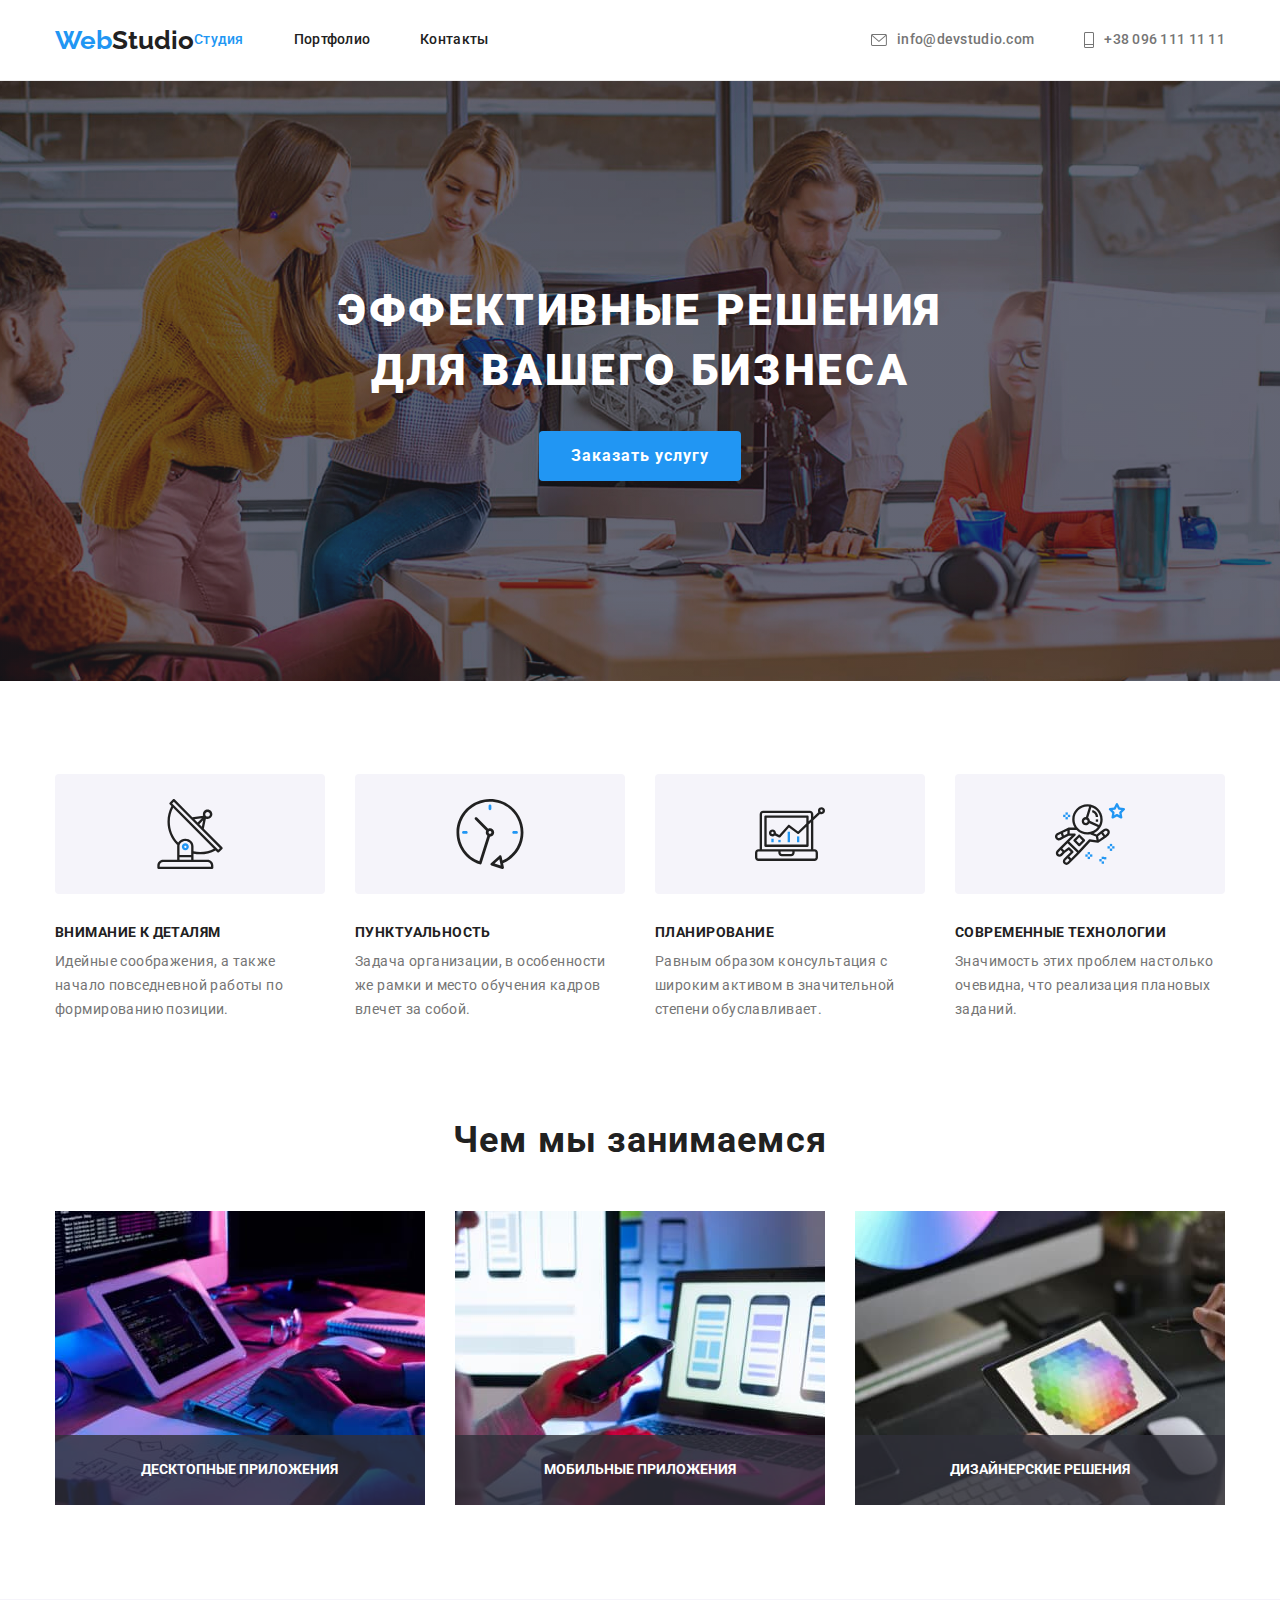
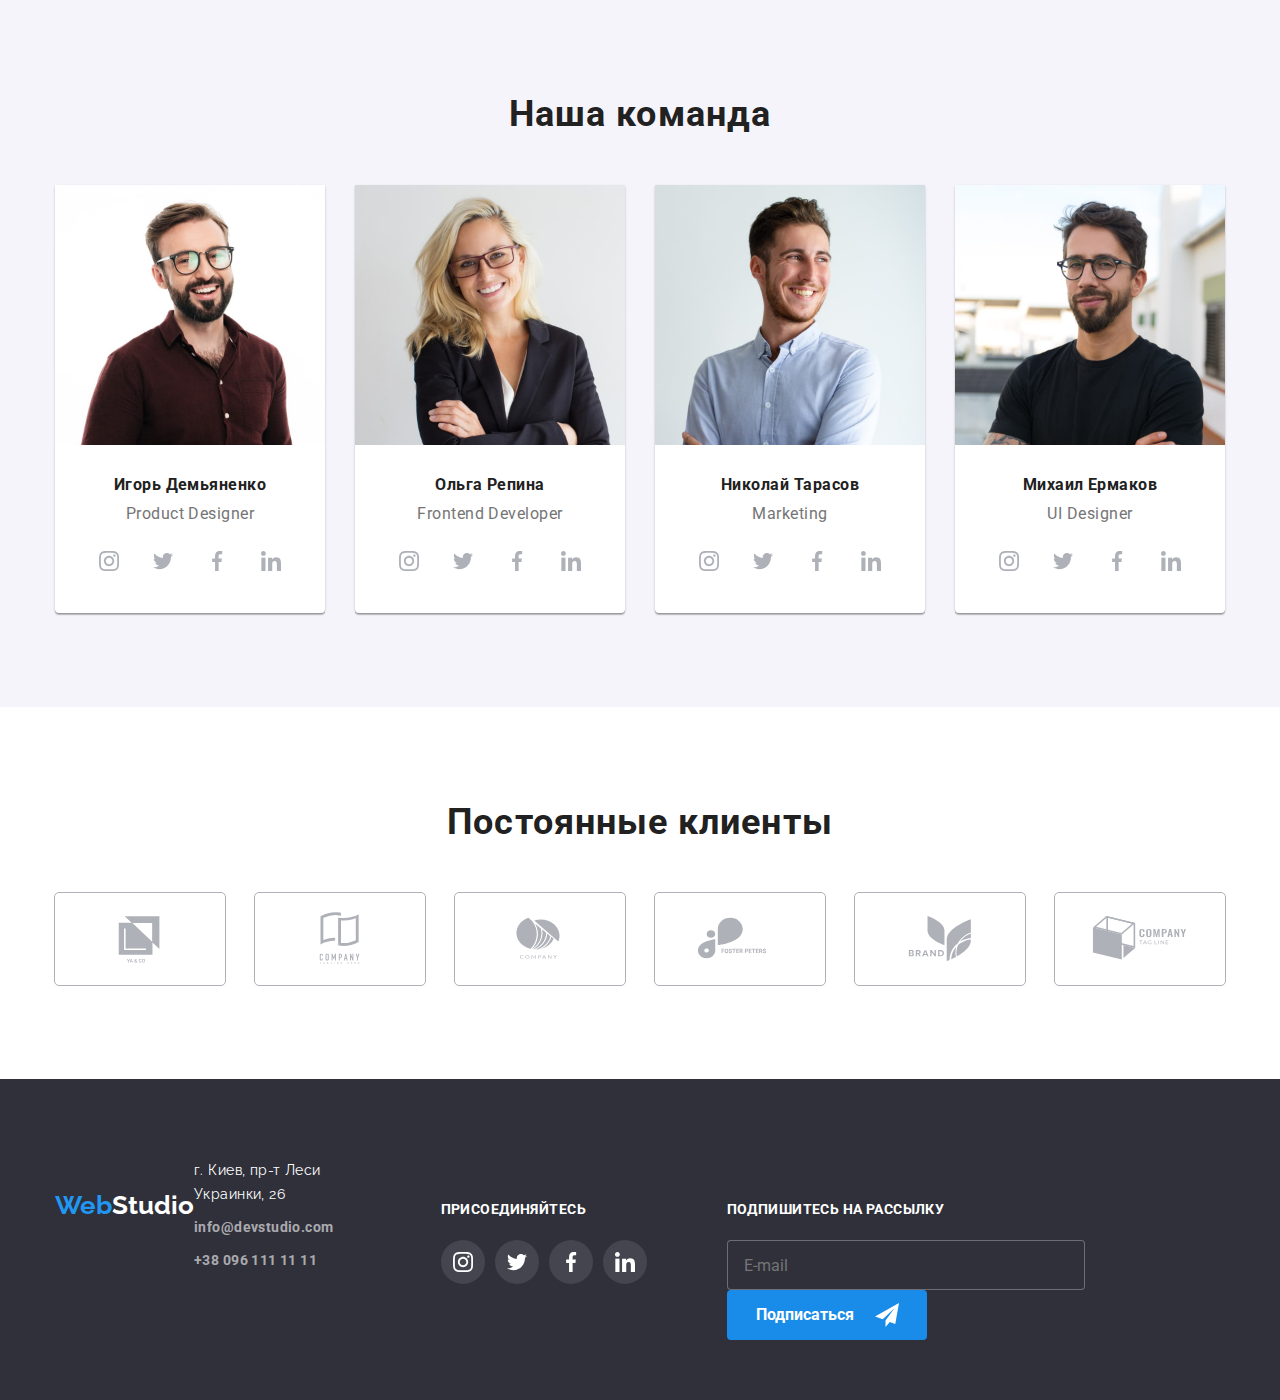
==== index.html @ 785543b9 "add css-main.min.css" ====
<!DOCTYPE html>
<html lang="ru">
  <head>
    <meta charset="UTF-8" />
    <meta http-equiv="X-UA-Compatible" content="IE=edge" />
    <meta name="viewport" content="width=device-width, initial-scale=1.0" />
    <title>WebStudio</title>
    <link rel="preconnect" href="https://fonts.googleapis.com" />
    <link rel="preconnect" href="https://fonts.gstatic.com" crossorigin />
    <link
      href="https://fonts.googleapis.com/css2?family=Raleway:wght@700&family=Roboto:wght@400;500;700;900&display=swap"
      rel="stylesheet"
    />
    <link
      rel="stylesheet"
      href="https://cdnjs.cloudflare.com/ajax/libs/modern-normalize/1.1.0/modern-normalize.min.css"
      integrity="sha512-wpPYUAdjBVSE4KJnH1VR1HeZfpl1ub8YT/NKx4PuQ5NmX2tKuGu6U/JRp5y+Y8XG2tV+wKQpNHVUX03MfMFn9Q=="
      crossorigin="anonymous"
      referrerpolicy="no-referrer"
    />
    <link rel="stylesheet" href="./css/reset.css" />
    <link rel="stylesheet" href="./css/style.css" />
    <link rel="stylesheet" href="./css/main.min.css" />
  </head>
  <body>
    <header class="header">
      <div class="container">
        <!-- /* ------------WebStudio------------ */ -->
        <nav class="logo header__logo">
          <a href="./index.html" class="logo__link logo-text--blue" lang="en"
            >Web<span class="logo__text logo-text--dark">Studio</span></a
          >
          <!-- /* ------------navigation------------ */ -->
          <ul class="nav">
            <li class="nav__item">
              <a href="./index.html" class="nav__link link current">Студия</a>
            </li>
            <li class="nav__item">
              <a href="./portfolio.html" class="nav__link link">Портфолио</a>
            </li>
            <li class="nav__item">
              <a href="#" class="nav__link link">Контакты</a>
            </li>
          </ul>
        </nav>
        <ul class="contacts">
          <li class="contacts__item">
            <a href="mailto:info@devstudio.com" class="contacts__nav link">
              <svg class="contacts__icon" width="16" height="12">
                <use href="./img/icons.svg#icon-mail"></use>
              </svg>
              info@devstudio.com</a
            >
          </li>
          <li class="contacts__item">
            <a href="tel:+380961111111" class="contacts__nav link">
              <svg class="contacts__icon" width="10" height="16">
                <use href="./img/icons.svg#icon-phone"></use>
              </svg>
              +38 096 111 11 11
            </a>
          </li>
        </ul>
      </div>
    </header>
    <main>
      <!-- /* ------------hero------------ */ -->
      <section class="hero">
        <div class="container">
          <h1 class="hero__title">Эффективные решения для вашего бизнеса</h1>
          <button type="button" class="hero__btn" data-modal-open>
            Заказать услугу
          </button>
        </div>
      </section>
      <!-- /* ------------about------------ */ -->
      <section class="about">
        <div class="container">
          <h2 class="hidden-title">Преимущества</h2>
          <ul class="about-list">
            <li class="about-list__item">
              <div class="about-list__card">
                <svg class="about-list__item-icon" width="70" height="70">
                  <use href="./img/icons.svg#icon-antenna"></use>
                </svg>
              </div>
              <div class="about-content">
                <h3 class="about-content__title">Внимание к деталям</h3>
                <p class="about-content__text">
                  Идейные соображения, а также начало повседневной работы по
                  формированию позиции.
                </p>
              </div>
            </li>
            <li class="about-list__item">
              <div class="about-list__card">
                <svg class="about-list__item-icon" width="70" height="70">
                  <use href="./img/icons.svg#icon-clock"></use>
                </svg>
              </div>
              <div class="about-content">
                <h3 class="about-content__title">Пунктуальность</h3>
                <p class="about-content__text">
                  Задача организации, в особенности же рамки и место обучения
                  кадров влечет за собой.
                </p>
              </div>
            </li>
            <li class="about-list__item">
              <div class="about-list__card">
                <svg class="about-list__item-icon" width="70" height="70">
                  <use href="./img/icons.svg#icon-diagram"></use>
                </svg>
              </div>
              <div class="card-thumb">
                <h3 class="about-content__title">Планирование</h3>
                <p class="about-content__text">
                  Равным образом консультация с широким активом в значительной
                  степени обуславливает.
                </p>
              </div>
            </li>
            <li class="about-list__item">
              <div class="about-list__card">
                <svg class="about-list__item-icon" width="70" height="70">
                  <use href="./img/icons.svg#icon-astronaut"></use>
                </svg>
              </div>
              <div class="card-thumb">
                <h3 class="about-content__title">Современные технологии</h3>
                <p class="about-content__text">
                  Значимость этих проблем настолько очевидна, что реализация
                  плановых заданий.
                </p>
              </div>
            </li>
          </ul>
        </div>
      </section>
      <!-- /* ------------gallery------------ */ -->
      <section class="gallery">
        <div class="container">
          <h2 class="gallery-tiitle title">Чем мы занимаемся</h2>
          <ul class="gallery-list">
            <li class="gallery-list__item">
              <img
                src="./img/img-1.jpeg"
                alt="Ноутбук"
                width="370"
                height="294"
              />
              <p class="gallery-list__label">десктопные приложения</p>
            </li>
            <li class="gallery-list__item">
              <img
                src="./img/img-2.jpeg"
                alt="Моб.Телефон"
                width="370"
                height="294"
              />
              <p class="gallery-list__label">мобильные приложения</p>
            </li>
            <li class="gallery-list__item">
              <img
                src="./img/img-3.jpeg"
                alt="Планшет"
                width="370"
                height="294"
              />
              <p class="gallery-list__label">дизайнерские решения</p>
            </li>
          </ul>
        </div>
      </section>
      <!-- /* ------------team------------ */ -->
      <section class="team">
        <div class="container">
          <h2 class="team-tiitle title">Наша команда</h2>
          <ul class="team-list">
            <li class="team-list__item">
              <img
                src="./img/img-4.jpeg"
                alt="Куратор"
                width="270"
                height="260"
              />
              <div class="team-list__card">
                <h3 class="team-list__title">Игорь Демьяненко</h3>
                <p lang="en" class="team-list__text">Product Designer</p>
                <ul class="team-soc">
                  <li class="team-soc__item">
                    <a href="" class="team-soc__link">
                      <svg class="team-soc__icon" width="20" height="20">
                        <use href="./img/icons.svg#icon-instagram"></use>
                      </svg>
                    </a>
                  </li>
                  <li class="team-soc__item">
                    <a href="" class="team-soc__link">
                      <svg class="team-soc__icon" width="20" height="20">
                        <use href="./img/icons.svg#icon-twitter"></use>
                      </svg>
                    </a>
                  </li>
                  <li class="team-soc__item">
                    <a href="" class="team-soc__link">
                      <svg class="team-soc__icon" width="20" height="20">
                        <use href="./img/icons.svg#icon-facebook"></use>
                      </svg>
                    </a>
                  </li>
                  <li class="team-soc__item">
                    <a href="" class="team-soc__link">
                      <svg class="team-soc__icon" width="20" height="20">
                        <use href="./img/icons.svg#icon-linkedin"></use>
                      </svg>
                    </a>
                  </li>
                </ul>
              </div>
            </li>
            <li class="team-list__item">
              <img
                src="./img/img-5.jpeg"
                alt="Разработчик"
                width="270"
                height="260"
              />
              <div class="team-list__card">
                <h3 class="team-list__title">Ольга Репина</h3>
                <p lang="en" class="team-list__text">Frontend Developer</p>
                <ul class="team-soc">
                  <li class="team-soc__item">
                    <a href="" class="team-soc__link">
                      <svg class="team-soc__icon" width="20" height="20">
                        <use href="./img/icons.svg#icon-instagram"></use>
                      </svg>
                    </a>
                  </li>
                  <li class="team-soc__item">
                    <a href="" class="team-soc__link">
                      <svg class="team-soc__icon" width="20" height="20">
                        <use href="./img/icons.svg#icon-twitter"></use>
                      </svg>
                    </a>
                  </li>
                  <li class="team-soc__item">
                    <a href="" class="team-soc__link">
                      <svg class="team-soc__icon" width="20" height="20">
                        <use href="./img/icons.svg#icon-facebook"></use>
                      </svg>
                    </a>
                  </li>
                  <li class="team-soc__item">
                    <a href="" class="team-soc__link">
                      <svg class="team-soc__icon" width="20" height="20">
                        <use href="./img/icons.svg#icon-linkedin"></use>
                      </svg>
                    </a>
                  </li>
                </ul>
              </div>
            </li>
            <li class="team-list__item">
              <img
                src="./img/img-6.jpeg"
                alt="Маркетолог"
                width="270"
                height="260"
              />
              <div class="team-list__card">
                <h3 class="team-list__title">Николай Тарасов</h3>
                <p lang="en" class="team-list__text">Marketing</p>
                <ul class="team-soc">
                  <li class="team-soc__item">
                    <a href="" class="team-soc__link">
                      <svg class="team-soc__icon" width="20" height="20">
                        <use href="./img/icons.svg#icon-instagram"></use>
                      </svg>
                    </a>
                  </li>
                  <li class="team-soc__item">
                    <a href="" class="team-soc__link">
                      <svg class="team-soc__icon" width="20" height="20">
                        <use href="./img/icons.svg#icon-twitter"></use>
                      </svg>
                    </a>
                  </li>
                  <li class="team-soc__item">
                    <a href="" class="team-soc__link">
                      <svg class="team-soc__icon" width="20" height="20">
                        <use href="./img/icons.svg#icon-facebook"></use>
                      </svg>
                    </a>
                  </li>
                  <li class="team-soc__item">
                    <a href="" class="team-soc__link">
                      <svg class="team-soc__icon" width="20" height="20">
                        <use href="./img/icons.svg#icon-linkedin"></use>
                      </svg>
                    </a>
                  </li>
                </ul>
              </div>
            </li>
            <li class="team-list__item">
              <img
                src="./img/img-7.jpeg"
                alt="Дизайнер"
                width="270"
                height="260"
              />
              <div class="team-list__card">
                <h3 class="team-list__title">Михаил Ермаков</h3>
                <p lang="en" class="team-list__text">UI Designer</p>
                <ul class="team-soc">
                  <li class="team-soc__item">
                    <a href="" class="team-soc__link">
                      <svg class="team-soc__icon" width="20" height="20">
                        <use href="./img/icons.svg#icon-instagram"></use>
                      </svg>
                    </a>
                  </li>
                  <li class="team-soc__item">
                    <a href="" class="team-soc__link">
                      <svg class="team-soc__icon" width="20" height="20">
                        <use href="./img/icons.svg#icon-twitter"></use>
                      </svg>
                    </a>
                  </li>
                  <li class="team-soc__item">
                    <a href="" class="team-soc__link">
                      <svg class="team-soc__icon" width="20" height="20">
                        <use href="./img/icons.svg#icon-facebook"></use>
                      </svg>
                    </a>
                  </li>
                  <li class="team-soc__item">
                    <a href="" class="team-soc__link">
                      <svg class="team-soc__icon" width="20" height="20">
                        <use href="./img/icons.svg#icon-linkedin"></use>
                      </svg>
                    </a>
                  </li>
                </ul>
              </div>
            </li>
          </ul>
        </div>
      </section>
      <!-- /* ------------clients------------ */ -->
      <section class="clients">
        <div class="container">
          <h2 class="clients-title title">Постоянные клиенты</h2>
          <ul class="clients-list">
            <li class="clients-list__item">
              <a href="" class="clients-list__link">
                <svg class="clients-list__icon" width="106" height="60">
                  <use href="./img/icons.svg#icon-logo-1"></use>
                </svg>
              </a>
            </li>
            <li class="clients-list__item">
              <a href="" class="clients-list__link">
                <svg class="clients-list__icon" width="106" height="60">
                  <use href="./img/icons.svg#icon-logo-2"></use>
                </svg>
              </a>
            </li>
            <li class="clients-list__item">
              <a href="" class="clients-list__link">
                <svg class="clients-list__icon" width="106" height="60">
                  <use href="./img/icons.svg#icon-logo-3"></use>
                </svg>
              </a>
            </li>
            <li class="clients-list__item">
              <a href="" class="clients-list__link">
                <svg class="clients-list__icon" width="106" height="60">
                  <use href="./img/icons.svg#icon-logo-4"></use>
                </svg>
              </a>
            </li>
            <li class="clients-list__item">
              <a href="" class="clients-list__link">
                <svg class="clients-list__icon" width="106" height="60">
                  <use href="./img/icons.svg#icon-logo-5"></use>
                </svg>
              </a>
            </li>
            <li class="clients-list__item">
              <a href="" class="clients-list__link">
                <svg class="clients-list__icon" width="106" height="60">
                  <use href="./img/icons.svg#icon-logo-6"></use>
                </svg>
              </a>
            </li>
          </ul>
        </div>
      </section>
    </main>
    <!-- /* ------------footer------------ */ -->
    <footer class="footer">
      <div class="container">
        <div class="logo footer__logo">
          <a href="./index.html" class="logo__link logo-text--blue" lang="en"
            >Web<span class="logo__text logo-text--white">Studio</span></a
          >
          <address class="address">
            <div class="footer-content">
              <ul class="footer-content__item">
                <li class="footer-contacts__address">
                  г. Киев, пр-т Леси Украинки, 26
                </li>
                <li class="footer-contacts__link">
                  <a
                    href="mailto:info@devstudio.com"
                    class="footer-contacts__link link"
                    >info@devstudio.com</a
                  >
                </li>
                <li class="footer-contacts__link">
                  <a href="tel:+380961111111" class="footer-contacts__link link"
                    >+38 096 111 11 11</a
                  >
                </li>
              </ul>
            </div>
          </address>
        </div>
        <div class="footer-slogan">
          <p class="footer-slogan-title">присоединяйтесь</p>
          <ul class="footer-list">
            <li class="footer-list__item">
              <a href="" class="footer-list__link">
                <svg class="footer-list__icon" width="20" height="20">
                  <use href="./img/icons.svg#icon-instagram"></use>
                </svg>
              </a>
            </li>
            <li class="footer-list__item">
              <a href="" class="footer-list__link">
                <svg class="footer-list__icon" width="20" height="20">
                  <use href="./img/icons.svg#icon-twitter"></use>
                </svg>
              </a>
            </li>
            <li class="footer-list__item">
              <a href="" class="footer-list__link">
                <svg class="footer-list__icon" width="20" height="20">
                  <use href="./img/icons.svg#icon-facebook"></use>
                </svg>
              </a>
            </li>
            <li class="footer-list__item">
              <a href="" class="footer-list__link">
                <svg class="footer-list__icon" width="20" height="20">
                  <use href="./img/icons.svg#icon-linkedin"></use>
                </svg>
              </a>
            </li>
          </ul>
        </div>
        <div class="footer-newsletter">
          <form class="footer-form">
            <label for="footer-subscribe" class="footer-slogan-title"
              >Подпишитесь на рассылку</label
            >
            <input
              type="text"
              class="footer-form__input"
              name="footer-subscribe"
              id="footer-subscribe"
              placeholder="E-mail"
            />
            <div class="footer-wrap">
              <button type="submit" class="footer-wrap__btn">
                Подписаться
                <svg class="footer-wrap__send-icon" width="24" height="24">
                  <use href="./img/icons.svg#icon-send"></use>
                </svg>
              </button>
            </div>
          </form>
        </div>
      </div>
    </footer>
    <!-- /* ------------modal_window------------ */ -->
    <div class="backdrop is-hidden" data-modal>
      <div class="modal">
        <button type="button" class="modal-close-btn" data-modal-close>
          <svg class="modal-close-icon" width="18" height="18">
            <use href="./img/icons.svg#icon-close-black-18dp-2-1"></use>
          </svg>
        </button>
        <p class="form-title">Оставьте свои данные, мы вам перезвоним</p>
        <form class="form feedback-form">
          <div class="form-group">
            <label for="name" class="form-label">Имя</label>
            <div class="input-wrap">
              <input type="text" name="username" id="name" class="form-input" />
              <svg class="modal-icon" width="18" height="18">
                <use href="./img/icons.svg#icon-person-black-18dp-1"></use>
              </svg>
            </div>
          </div>
          <div class="form-group">
            <label for="tel" class="form-label">Телефон</label>
            <div class="input-wrap">
              <input type="tel" name="tel" id="tel" class="form-input" />
              <svg class="modal-icon" width="18" height="18">
                <use href="./img/icons.svg#icon-phone-black-18dp-1"></use>
              </svg>
            </div>
          </div>
          <div class="form-group">
            <label for="email" class="form-label">Email</label>
            <div class="input-wrap">
              <input type="email" name="email" id="email" class="form-input" />
              <svg class="modal-icon" width="18" height="18">
                <use href="./img/icons.svg#icon-email-black-18dp-1"></use>
              </svg>
            </div>
          </div>
          <div class="form-area">
            <label for="text" class="form-label">Комментарий</label>
            <textarea
              name="user-text"
              id="text"
              rows="5"
              placeholder="Введите текст"
              class="form-text"
            ></textarea>
          </div>
          <div class="form-check">
            <input
              type="checkbox"
              name="privacy"
              value="true"
              id="privacy"
              class="input-check visually-hidden"
            />
            <label for="privacy" class="check-text"
              >Соглашаюсь с рассылкой и принимаю
            </label>
            <a href="#" class="check-terms link"> Условия договора</a>
          </div>
          <button type="submit" class="btn-modal">Отправить</button>
        </form>
      </div>
    </div>
    <script src="./js/modal.js"></script>
  </body>
</html>
---- css/style.css ----
:root {
  --accent-color: #2196f3;
  --hero-btn-color: #2196f3;
  --hero-title-color: #ffffff;
  --main-title-color: #212121;
  --main-text-color: #757575;
  --typical-margin: 30px;
}

/* основной цвет шрифта черный #212121 */
/* вспомогательный текст черный #757575 */
/* цвет шрифта героя белый #FFFFFF */
/* цвет шрифта акцента голубой #2196F3 */
/* цвет фона светло-серый #E5E5E5 */
/* цвет фона героя и футера черный #2F303A */
/* цвета логотипа голубой #2196F3 и черный #000000 */

p,
h1,
h2,
h3,
h4,
h5,
h6 {
  margin: 0;
}

ul,
ol {
  margin: 0;
  padding-left: 0;
}

button {
  cursor: pointer;
}

body {
  font-size: 14px;
  font-family: "Roboto", sans-serif;
  color: var(--main-title-color);
}

img {
  display: block;
  max-width: 100%;
  height: auto;
}

.container {
  width: 1200px;
  margin: 0 auto;
  padding: 0 15px;
}

.hidden-title {
  width: 1px;
  height: 1px;
  overflow: hidden;
  opacity: 0;
  margin: -1px;
}

.visually-hidden {
  position: absolute;
  white-space: nowrap;
  width: 1px;
  height: 1px;
  overflow: hidden;
  border: 0;
  padding: 0;
  clip: rect(0 0 0 0);
  clip-path: inset(50%);
  margin: -1px;
}

/* ------------WebStudio------------ */

.logo {
  font-family: "Raleway", sans-serif;
  font-style: normal;
  font-weight: 700;
  font-size: 26px;
  line-height: 1.19;
  /* color: var(--accent-color); */
  display: flex;
  align-items: center;
  margin-right: 93px;
}

.logo__link {
  display: flex;
}

.logo-text--blue {
  color: var(--accent-color);
}

.logo-text--dark {
  color: var(--main-title-color);
}

/* .logo__text {
  color: var(--main-title-color);
} */

/* .logo-footer {
  color: var(--hero-title-color);
} */

/* ------------navigation------------ */

.nav {
  display: flex;
}

.nav__link {
  list-style-type: none;
  font-family: "Roboto", sans-serif;
  font-style: normal;
  font-weight: 500;
  font-size: 14px;
  line-height: 1.14;
  letter-spacing: 0.02em;
  color: var(--main-title-color);
  padding: 32px 0;
  display: flex;
  position: relative;
}

.header {
  border-bottom: 1px solid #ececec;
}

.header .container {
  display: flex;
  align-items: center;
}

.nav__item {
  list-style-type: none;
}

.nav__item:not(:last-child) {
  margin-right: 50px;
}

.nav.current::after {
  content: "";
  position: absolute;
  width: 100%;
  height: 4px;
  background-color: var(--hero-btn-color);
  border-radius: 2px;
  left: 0;
  bottom: 0;
}

.contacts__nav {
  font-family: "Roboto", sans-serif;
  font-style: normal;
  font-weight: 500;
  font-size: 14px;
  line-height: 1.14;
  letter-spacing: 0.02em;
  color: var(--main-text-color);
  display: flex;
  padding: 32px 0;
}

.contacts {
  list-style-type: none;
  display: flex;
  margin-left: auto;
}

.contacts__item:not(:last-child) {
  margin-right: 50px;
}

.contacts__nav .link:hover,
.contacts__nav .link:focus {
  color: var(--accent-color);
  text-shadow: 0px 4px 4px rgba(0, 0, 0, 0.25);
  transition: color 250ms cubic-bezier(0.4, 0, 0.2, 1);
  transition: text-shadow 250ms cubic-bezier(0.4, 0, 0.2, 1);
}

.link:hover,
.link:focus {
  color: var(--accent-color);
  text-shadow: 0px 4px 4px rgba(0, 0, 0, 0.25);
  transition: color 250ms cubic-bezier(0.4, 0, 0.2, 1);
  transition: text-shadow 250ms cubic-bezier(0.4, 0, 0.2, 1);
}

.contacts__icon {
  display: flex;
  align-items: center;
  justify-content: center;
  margin-right: 10px;
  fill: currentColor;
}

/* ------------hero------------ */
.hero {
  background-color: #2f303a;
  background-image: linear-gradient(
      rgba(47, 48, 58, 0.4),
      rgba(47, 48, 58, 0.4)
    ),
    url(../img/hero-bg.jpg);
  background-repeat: no-repeat;
  background-position: center;
  background-size: cover;
  max-width: 1600px;
  margin: 0 auto;
  text-align: center;
  padding: 200px 0;
}

.title {
  font-weight: 700;
  font-size: 36px;
  line-height: 1.17;
  text-align: center;
  letter-spacing: 0.03em;
  color: var(--main-title-color);
  margin-bottom: 50px;
}

.hero__title {
  font-weight: 900;
  font-size: 44px;
  line-height: 1.36;
  letter-spacing: 0.06em;
  text-transform: uppercase;
  color: var(--hero-title-color);
  text-align: center;
  max-width: 696px;
  margin: 0 auto;
  margin-bottom: var(--typical-margin);
}

.hero__btn {
  cursor: pointer;
  font-family: inherit;
  font-weight: 700;
  font-size: 16px;
  line-height: 1.88;
  letter-spacing: 0.06em;
  color: #ffffff;
  background-color: var(--hero-btn-color);
  display: inline-block;
  padding: 10px 32px;
  margin: 0 auto;
  border: none;
  border-radius: 4px;
}

.section-btn:hover,
.section-btn:focus {
  background: #188ce8;
  box-shadow: 0px 4px 4px rgba(0, 0, 0, 0.15);
  border-radius: 4px;
  transition: background 250ms cubic-bezier(0.4, 0, 0.2, 1);
  transition: box-shadow 250ms cubic-bezier(0.4, 0, 0.2, 1);
}

/* ------------about------------ */

.about {
  padding: 94px 0;
}

.about-list {
  list-style-type: none;
  padding: 0;
  display: flex;
  flex-wrap: nowrap;
}

.about-list__card {
  height: 120px;
  display: flex;
  align-items: center;
  justify-content: center;
  background: #f5f4fa;
  border-radius: 4px;
}

.about-content {
  max-width: 270px;
}

.about-list__item:not(:last-child) {
  margin-right: 30px;
}

.about-content__title {
  font-weight: 700;
  font-size: 14px;
  line-height: calc(16 / 14);
  letter-spacing: 0.03em;
  text-transform: uppercase;
  color: var(--main-title-color);
  margin-top: 30px;
  margin-bottom: 10px;
}

.about-content__text {
  font-weight: 400;
  font-size: 14px;
  line-height: 1.71;
  letter-spacing: 0.03em;
  color: var(--main-text-color);
  min-width: 270px;
  height: 75px;
}

.about-list > .about-content__text {
  flex-basis: calc(100% / 4);
}

/* ------------gallery------------ */

.gallery {
  padding-bottom: 94px;
}

.gallery-list {
  list-style-type: none;
  display: flex;
  flex-wrap: nowrap;
  margin: -15px;
}

.gallery-list__item {
  flex-basis: calc(100% / 3 - 30px);
  margin: 15px;
  position: relative;
}

.gallery-list__label {
  font-weight: 700;
  font-size: 14px;
  line-height: 1.14;
  display: flex;
  justify-content: center;
  text-align: center;
  text-transform: uppercase;
  color: #ffffff;
  position: absolute;
  bottom: 0;
  left: 0;
  width: 100%;
  height: 70px;
  background-color: rgba(47, 48, 58, 0.8);
  text-align: center;
  padding: 27px 0;
}

/* ------------team------------ */
.team {
  background-color: #f5f4fa;
  padding: 94px 0;
}

.team-list {
  list-style-type: none;
  display: flex;
}

.team-list__item:not(:last-child) {
  margin-right: 30px;
}

.team-list__item {
  width: calc((100% - 30px) / 4);
  background-color: var(--hero-title-color);
  box-shadow: 0px 1px 3px rgba(0, 0, 0, 0.12), 0px 1px 1px rgba(0, 0, 0, 0.14),
    0px 2px 1px rgba(0, 0, 0, 0.2);
  border-radius: 0px 0px 4px 4px;
}

.team-list__card {
  padding-top: var(--typical-margin);
  padding-bottom: var(--typical-margin);
}

.team-list__title {
  font-weight: 500;
  font-weight: bold;
  font-size: 16px;
  line-height: calc(19 / 16);
  text-align: center;
  letter-spacing: 0.03em;
  color: var(--main-title-color);
  margin-bottom: 10px;
}

.team-list__text {
  font-weight: 400;
  font-size: 16px;
  line-height: calc(19 / 16);
  text-align: center;
  letter-spacing: 0.03em;
  color: var(--main-text-color);
  margin-bottom: 16px;
}

.team-soc {
  list-style-type: none;
  display: flex;
  justify-content: center;
}

.team-soc__item {
  width: 44px;
  height: 44px;
  margin-right: 10px;
}

.team-soc__item:last-child {
  margin-right: 0;
}

.team-soc__link {
  width: 100%;
  height: 100%;
  background-color: var(--hero-title-color);
  border-radius: 50%;
  display: flex;
  align-items: center;
  justify-content: center;
  fill: #afb1b8;
}

.team-soc__link:hover,
.team-soc__link:focus {
  background-color: #2196f3;
  transition: background-color 250ms cubic-bezier(0.4, 0, 0.2, 1);
}

.team-soc__link:hover .team-soc-icon,
.team-soc__link:focus .team-soc-icon {
  fill: #ffffff;
  transition: fill 250ms cubic-bezier(0.4, 0, 0.2, 1);
}

/* ------------clients------------ */

.clients {
  padding: 94px 0;
}

.clients-list {
  list-style-type: none;
  display: flex;
  justify-content: center;
}

.clients-list__item {
  width: 170px;
  height: 92px;
  margin-right: var(--typical-margin);
  border-radius: 4px;
  outline: 1px solid #afb1b8;
}

.clients-list__item:last-child {
  margin-right: 0;
}

.clients-list__link {
  width: 100%;
  height: 100%;
  display: flex;
  align-items: center;
  justify-content: center;
  fill: #afb1b8;
}

.clients-list__item:hover,
.clients-list__item:focus {
  outline: 1px solid var(--accent-color);
  transition: outline 250ms cubic-bezier(0.4, 0, 0.2, 1);
}

.clients-list__link:hover,
.clients-list__link:focus {
  fill: var(--accent-color);
  transition: fill 250ms cubic-bezier(0.4, 0, 0.2, 1);
}

/* ------------portfolio------------ */

.section {
  padding: 94px 0;
}

.portfolio-btn {
  font-weight: 500;
  font-size: 16px;
  line-height: 1.62;
  text-align: center;
  letter-spacing: 0.03em;
  cursor: pointer;
  color: var(--main-title-color);
  background: #f5f4fa;
  display: inline-block;
  border: none;
  border-radius: 4px;
  padding: 6px 22px;
}

.button-item:not(:last-child) {
  margin-right: 8px;
}

.portfolio-btn .current:hover .portfolio-btn .current:focus {
  background-color: var(--hero-btn-color);
  color: var(--hero-title-color);
}

.portfolio-btn:hover,
.portfolio-btn:focus {
  background-color: var(--hero-btn-color);
  color: var(--hero-title-color);
  box-shadow: 0px 3px 1px rgba(0, 0, 0, 0.1), 0px 1px 2px rgba(0, 0, 0, 0.08),
    0px 2px 2px rgba(0, 0, 0, 0.12);
  transition: background-color 250ms cubic-bezier(0.4, 0, 0.2, 1);
  transition: color 250ms cubic-bezier(0.4, 0, 0.2, 1);
  transition: box-shadow 250ms cubic-bezier(0.4, 0, 0.2, 1);
}

.button-list {
  list-style-type: none;
  display: flex;
  justify-content: center;
  margin-bottom: 50px;
}

.benefits {
  list-style-type: none;
  display: flex;
  flex-wrap: wrap;
  justify-content: center;
  margin-top: -30px;
  margin-left: -30px;
}

.benefits > .benefits-item {
  flex-basis: calc(100% / 3 - 30px);
  margin-left: var(--typical-margin);
  margin-top: var(--typical-margin);
  max-width: 370px;
  background: var(--hero-title-color);
}

.benefits-item:hover .benefits-top-text {
  transform: translateY(0);
  display: flex;
}

.benefits-card {
  position: relative;
  overflow: hidden;
}

.benefits-top-text {
  font-family: "Roboto";
  font-style: normal;
  font-weight: 400;
  font-size: 18px;
  line-height: 1.56;
  letter-spacing: 0.03em;
  position: absolute;
  top: 0;
  color: var(--hero-title-color);
  background: rgba(33, 150, 243, 0.9);
  box-shadow: 0px 4px 4px rgba(0, 0, 0, 0.25);
  height: 100%;
  line-height: calc(28 / 18);
  text-align: left;
  padding: 63px 24px;
  display: flex;
  align-items: center;
  transform: translateY(101%);
  transition: transform 250ms cubic-bezier(0.4, 0, 0.2, 1);
}

.benefits-link {
  display: flex;
  display: inline-block;
}

.benefits-link:hover,
.benefits-link:focus {
  box-shadow: 0px 1px 1px rgba(0, 0, 0, 0.12), 0px 4px 4px rgba(0, 0, 0, 0.06),
    1px 4px 6px rgba(0, 0, 0, 0.16);
  transition: box-shadow 250ms cubic-bezier(0.4, 0, 0.2, 1);
}

.benefits-content {
  padding: 20px 24px;
  border-right: 1px solid #eeeeee;
  border-left: 1px solid #eeeeee;
  border-bottom: 1px solid #eeeeee;
}

.benefits-title {
  font-weight: 700;
  font-size: 18px;
  line-height: 2;
  letter-spacing: 0.06em;
  color: var(--main-title-color);
  margin-bottom: 4px;
}

.benefits-text {
  font-weight: 400;
  font-size: 16px;
  line-height: 1.88;
  letter-spacing: 0.03em;
  color: var(--main-text-color);
}

.current {
  color: var(--hero-btn-color);
}

/* ------------footer------------ */

.footer {
  background-color: #2f303a;
  padding: 60px 0;
}

.footer .container {
  display: flex;
  align-items: baseline;
}

.footer__logo {
  margin-right: 70px;
}

.logo-text--white {
  color: var(--hero-title-color);
}

.footer-content {
  max-width: 231px;
  min-height: 81px;
  margin-top: 20px;
}

.footer-content__item {
  list-style-type: none;
}

.footer-contacts__address {
  font-style: normal;
  font-weight: 400;
  font-size: 14px;
  line-height: 1.71;
  letter-spacing: 0.03em;
  color: var(--hero-title-color);
  margin-bottom: 9px;
}

.footer-contacts__link {
  font-family: "Roboto", sans-serif;
  font-style: normal;
  font-size: 14px;
  line-height: 1.71;
  letter-spacing: 0.03em;
  color: rgba(255, 255, 255, 0.6);
}

.footer-contacts__link:not(:last-child) {
  margin-bottom: 9px;
}

.footer-slogan {
  margin-right: 70px;
}

.footer-slogan-title {
  font-family: "Roboto", sans-serif;
  font-style: normal;
  font-weight: 700;
  font-size: 14px;
  letter-spacing: 0.03em;
  text-transform: uppercase;
  color: #ffffff;
  margin-bottom: 20px;
  text-align: left;
}

.footer-list {
  list-style-type: none;
  display: flex;
  justify-content: center;
}

.footer-list__item {
  width: 44px;
  height: 44px;
  margin-right: 10px;
}

.footer-list__link {
  width: 100%;
  height: 100%;
  background: rgba(255, 255, 255, 0.1);
  border-radius: 50%;
  display: flex;
  align-items: center;
  justify-content: center;
  fill: var(--hero-title-color);
}

.footer-list__link:hover,
.footer-list__link:focus {
  background-color: #2196f3;
  transition: background-color 250ms cubic-bezier(0.4, 0, 0.2, 1);
}

.footer-newsletter {
  width: 570px;
  height: auto;
}

.footer-form {
  display: flex;
  flex-wrap: wrap;
  justify-content: space-between;
}

.footer-form__input {
  width: 358px;
  height: 50px;
  border: 1px solid rgba(255, 255, 255, 0.3);
  border-radius: 4px;
  background-color: #2f303a;
  font-family: "Roboto", sans-serif;
  font-style: normal;
  font-weight: 400;
  font-size: 16px;
  line-height: 1.25;
  color: rgba(255, 255, 255, 0.6);
  padding-left: 16px;
}

.footer-wrap {
  position: relative;
}

.footer-wrap__btn {
  background-color: #188ce8;
  color: #ffffff;
  width: 200px;
  height: 50px;
  font-weight: 700;
  font-size: 16px;
  line-height: 1.88;
  padding: 10px 10px 10px 29px;
  border: none;
  border-radius: 4px;
  display: flex;
}

.footer-wrap__send-icon {
  position: absolute;
  right: 28px;
  top: 50%;
  transform: translateY(-50%);
  fill: #ffffff;
}

/* ------------modal_window------------ */

.backdrop {
  width: 100vw;
  height: 100vh;
  background: rgba(0, 0, 0, 0.2);
  position: fixed;
  top: 0;
  transition: opacity 300ms, visibility 300ms;
}

.backdrop.is-hidden .modal {
  transform: translate(-50%, -50%) scale(0);
  opacity: 0;
}

.modal {
  width: 528px;
  background-color: #ffffff;
  border-radius: 4px;
  position: absolute;
  top: 50%;
  left: 50%;
  transform: translate(-50%, -50%) scale(1);
  transition: transform 300ms;
  padding: 40px;
}

.modal-close-btn {
  position: absolute;
  right: 8px;
  top: 8px;
  border: none;
  background-color: inherit;
}

.modal-close-icon {
  width: 30px;
  height: 30px;
  background-color: #ffffff;
  border: 1px solid rgba(0, 0, 0, 0.1);
  border-radius: 50%;
  display: flex;
  align-items: center;
  justify-content: center;
  padding: 6px;
}

.modal-close-icon:hover,
.modal-close-icon:focus {
  fill: #2196f3;
  transition: background-color 250ms cubic-bezier(0.4, 0, 0.2, 1);
}

.is-hidden {
  visibility: hidden;
  opacity: 0;
  pointer-events: none;
}

.no-scroll {
  overflow: hidden;
}

.form-title {
  font-weight: 700;
  font-size: 20px;
  line-height: 1.15;
  text-align: center;
  margin-bottom: 12px;
}

.form-group {
  display: flex;
  flex-direction: column;
  width: 100%;
  margin-bottom: 10px;
}

.form-label {
  margin-bottom: 4px;
  font-weight: 400;
  font-size: 12px;
  line-height: 1.16;
  color: #757575;
}

.form-input:focus {
  border: 1px solid #2196f3;
  border-radius: 4px;
}

.form-input {
  width: 448px;
  height: 40px;
  border: 1px solid rgba(33, 33, 33, 0.2);
  border-radius: 4px;
  padding-left: 42px;
}

.form-group input::placeholder {
  font-size: 12px;
  line-height: 1.16;
  color: rgba(117, 117, 117, 0.5);
}

.input-wrap {
  position: relative;
  outline: none;
}

.modal-icon {
  position: absolute;
  left: 12px;
  top: 50%;
  transform: translateY(-50%);
}

.form-area {
  margin-bottom: 20px;
}

textarea {
  width: 100%;
  height: 120px;
  border: 1px solid rgba(33, 33, 33, 0.2);
  border-radius: 4px;
  resize: none;
  padding: 12px 16px;
}

.form-text:focus {
  border: 1px solid #2196f3;
  border-radius: 4px;
}

.form-input:focus + .modal-icon {
  fill: var(--accent-color);
}

.form-check {
  display: block;
  margin-bottom: 30px;
  display: flex;
  align-items: center;
  justify-content: center;
}

.input-check {
  width: 16px;
  height: 15px;
}

.check-text {
  color: #757575;
  font-weight: 400;
  font-size: 14px;
  line-height: 1.71;
  display: flex;
  align-items: center;
  margin-right: 4px;
}

.check-text::before {
  content: "";
  width: 16px;
  height: 15px;
  border: 2px solid #212121;
  border-radius: 3px;
  margin-right: 8.38px;
}

.input-check:checked + .check-text::before {
  background-color: var(--accent-color);
  background-image: url(../img/checked.svg);
  border: none;
  background-repeat: no-repeat;
  background-position: center;
}

.input-check:focus + .check-text::before {
  border-color: var(--accent-color);
}

.check-terms {
  font-weight: 400;
  font-size: 14px;
  line-height: 1.71;
  text-decoration-line: underline;
  color: var(--accent-color);
}

.btn-modal {
  background-color: #188ce8;
  color: #ffffff;
  width: 200px;
  height: 50px;
  font-weight: 700;
  font-size: 16px;
  line-height: 1.88;
  display: inline-block;
  padding: 10px 55px;
  margin: 0 auto;
  border: none;
  border-radius: 4px;
  display: flex;
  justify-content: center;
}

.btn-modal:hover,
.btn-modal:focus {
  box-shadow: 0px 4px 4px rgba(0, 0, 0, 0.25);
}
---- css/main.min.css ----
body{color:teal}/*# sourceMappingURL=main.min.css.map */
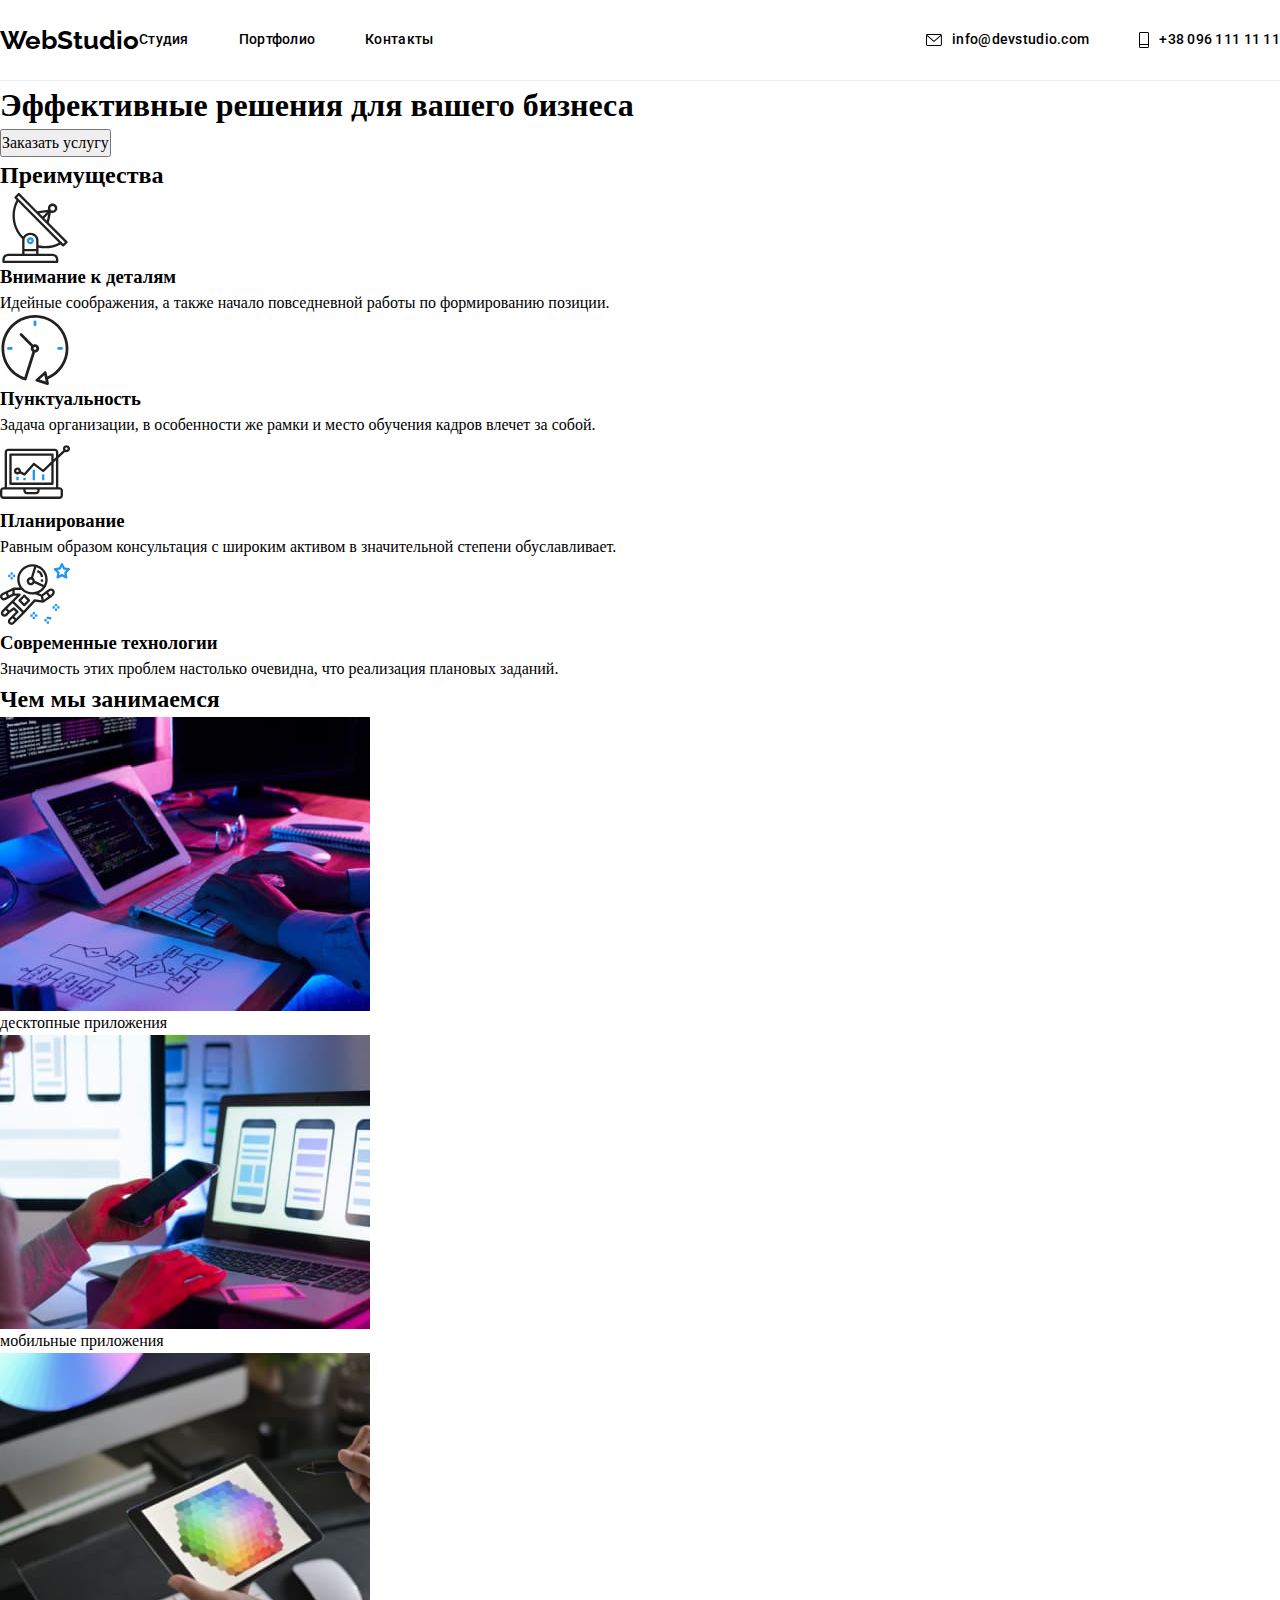
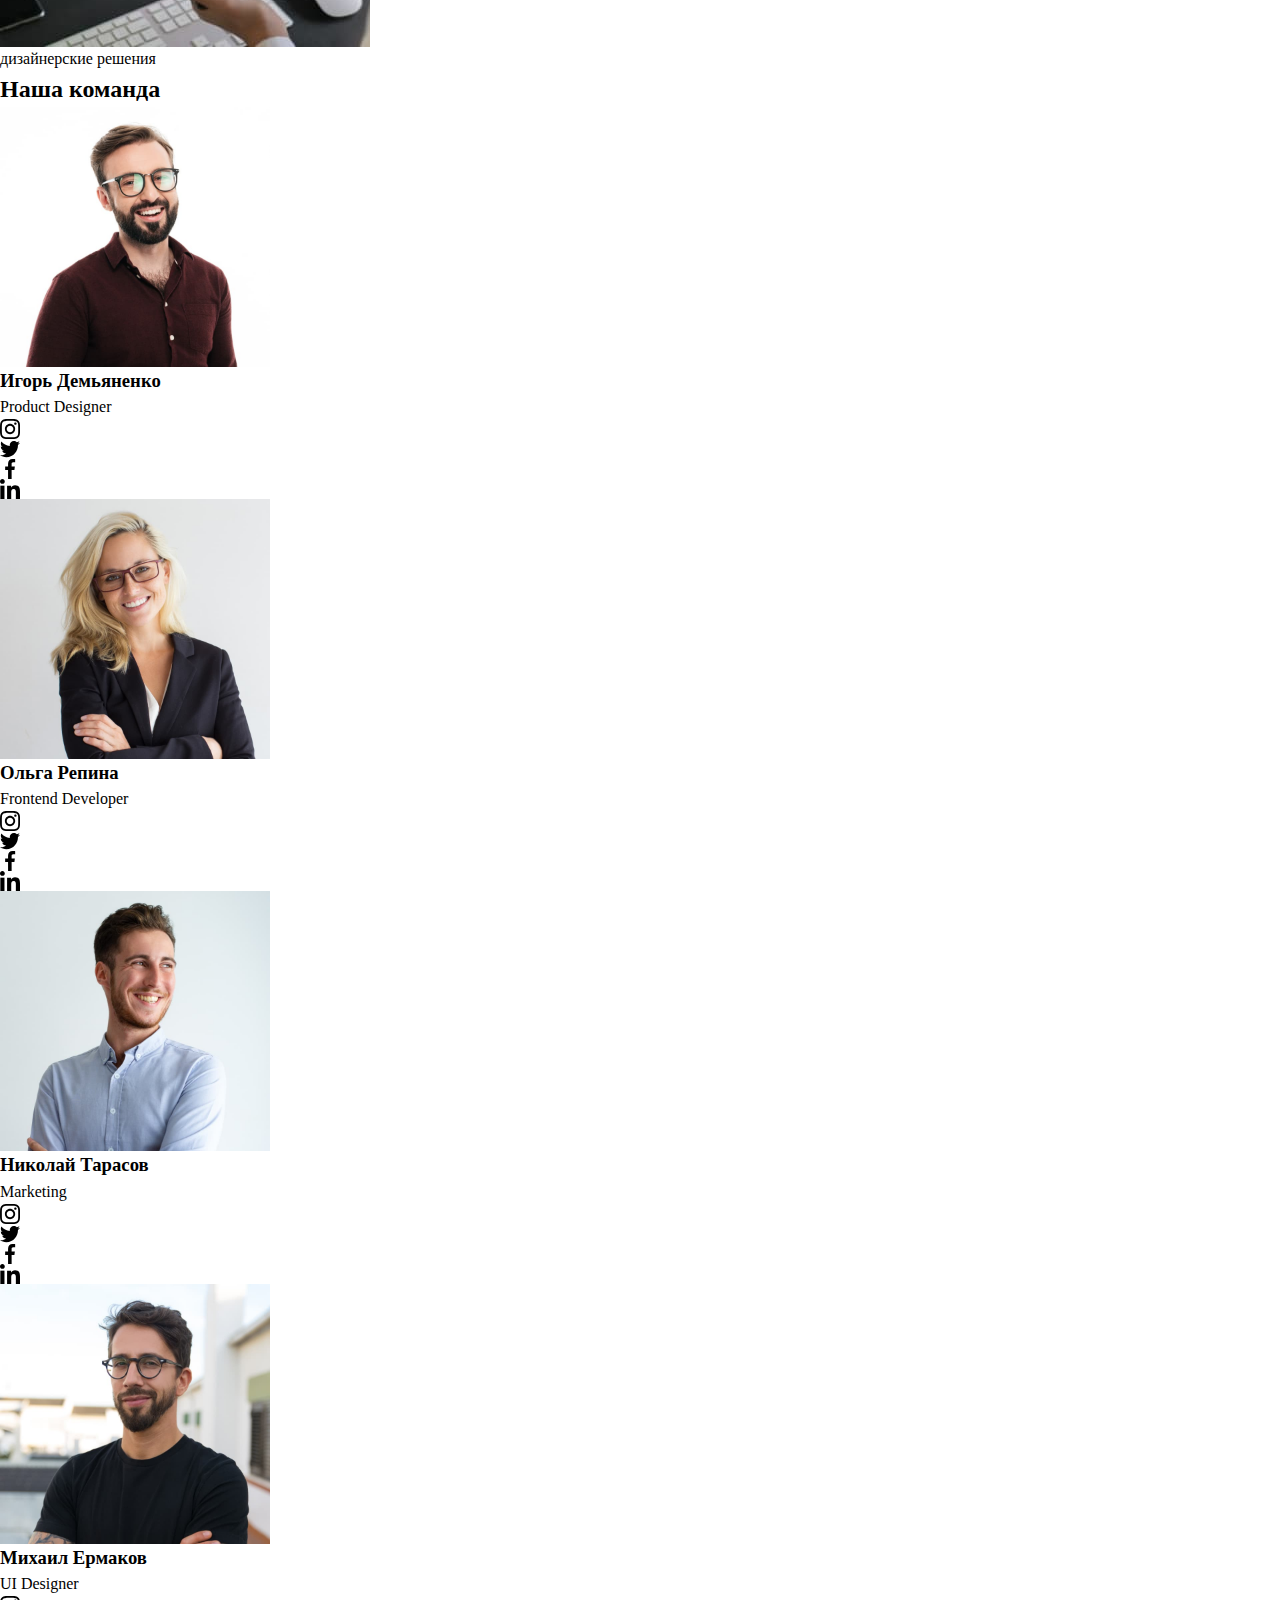
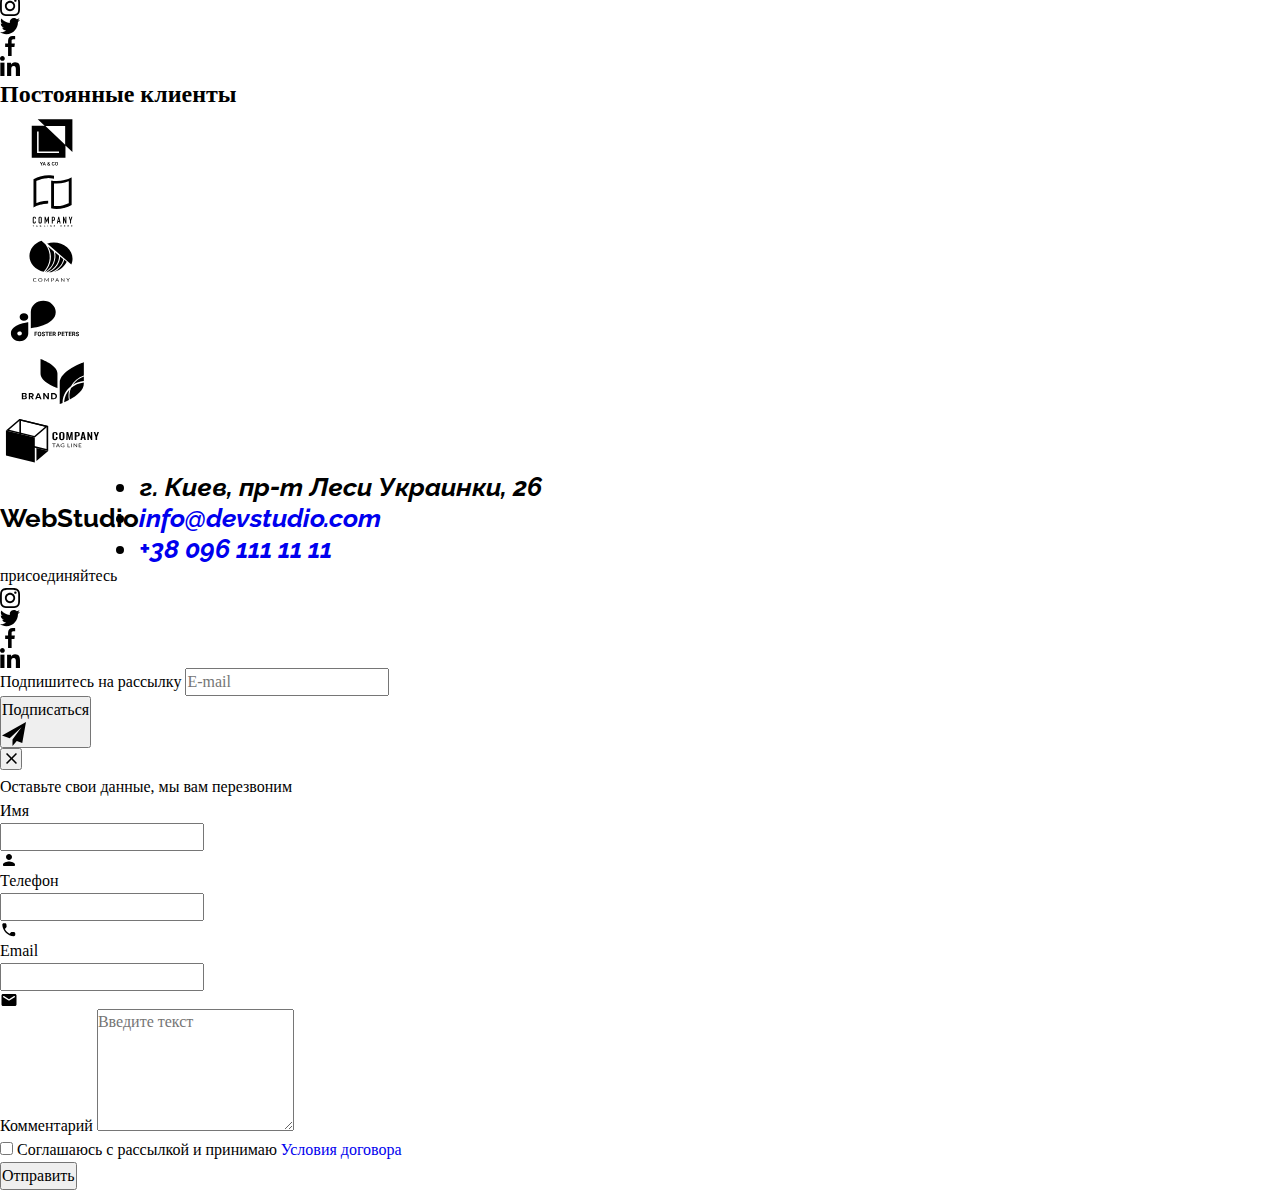
==== commit c1435d9a: "Update index.html" ====
--- a/index.html
+++ b/index.html
@@ -19,7 +19,7 @@
       referrerpolicy="no-referrer"
     />
     <link rel="stylesheet" href="./css/reset.css" />
-    <link rel="stylesheet" href="./css/style.css" />
+    <!-- <link rel="stylesheet" href="./css/style.css" /> -->
     <link rel="stylesheet" href="./css/main.min.css" />
   </head>
   <body>
--- a/css/style.css
+++ b/css/style.css
@@ -76,131 +76,7 @@
 
 /* ------------WebStudio------------ */
 
-.logo {
-  font-family: "Raleway", sans-serif;
-  font-style: normal;
-  font-weight: 700;
-  font-size: 26px;
-  line-height: 1.19;
-  /* color: var(--accent-color); */
-  display: flex;
-  align-items: center;
-  margin-right: 93px;
-}
-
-.logo__link {
-  display: flex;
-}
-
-.logo-text--blue {
-  color: var(--accent-color);
-}
-
-.logo-text--dark {
-  color: var(--main-title-color);
-}
-
-/* .logo__text {
-  color: var(--main-title-color);
-} */
-
-/* .logo-footer {
-  color: var(--hero-title-color);
-} */
-
 /* ------------navigation------------ */
-
-.nav {
-  display: flex;
-}
-
-.nav__link {
-  list-style-type: none;
-  font-family: "Roboto", sans-serif;
-  font-style: normal;
-  font-weight: 500;
-  font-size: 14px;
-  line-height: 1.14;
-  letter-spacing: 0.02em;
-  color: var(--main-title-color);
-  padding: 32px 0;
-  display: flex;
-  position: relative;
-}
-
-.header {
-  border-bottom: 1px solid #ececec;
-}
-
-.header .container {
-  display: flex;
-  align-items: center;
-}
-
-.nav__item {
-  list-style-type: none;
-}
-
-.nav__item:not(:last-child) {
-  margin-right: 50px;
-}
-
-.nav.current::after {
-  content: "";
-  position: absolute;
-  width: 100%;
-  height: 4px;
-  background-color: var(--hero-btn-color);
-  border-radius: 2px;
-  left: 0;
-  bottom: 0;
-}
-
-.contacts__nav {
-  font-family: "Roboto", sans-serif;
-  font-style: normal;
-  font-weight: 500;
-  font-size: 14px;
-  line-height: 1.14;
-  letter-spacing: 0.02em;
-  color: var(--main-text-color);
-  display: flex;
-  padding: 32px 0;
-}
-
-.contacts {
-  list-style-type: none;
-  display: flex;
-  margin-left: auto;
-}
-
-.contacts__item:not(:last-child) {
-  margin-right: 50px;
-}
-
-.contacts__nav .link:hover,
-.contacts__nav .link:focus {
-  color: var(--accent-color);
-  text-shadow: 0px 4px 4px rgba(0, 0, 0, 0.25);
-  transition: color 250ms cubic-bezier(0.4, 0, 0.2, 1);
-  transition: text-shadow 250ms cubic-bezier(0.4, 0, 0.2, 1);
-}
-
-.link:hover,
-.link:focus {
-  color: var(--accent-color);
-  text-shadow: 0px 4px 4px rgba(0, 0, 0, 0.25);
-  transition: color 250ms cubic-bezier(0.4, 0, 0.2, 1);
-  transition: text-shadow 250ms cubic-bezier(0.4, 0, 0.2, 1);
-}
-
-.contacts__icon {
-  display: flex;
-  align-items: center;
-  justify-content: center;
-  margin-right: 10px;
-  fill: currentColor;
-}
 
 /* ------------hero------------ */
 .hero {
@@ -499,7 +375,14 @@
   padding: 94px 0;
 }
 
-.portfolio-btn {
+.btn-list {
+  list-style-type: none;
+  display: flex;
+  justify-content: center;
+  margin-bottom: 50px;
+}
+
+.btn-list__text {
   font-weight: 500;
   font-size: 16px;
   line-height: 1.62;
@@ -514,17 +397,17 @@
   padding: 6px 22px;
 }
 
-.button-item:not(:last-child) {
+.btn-list__item:not(:last-child) {
   margin-right: 8px;
 }
 
-.portfolio-btn .current:hover .portfolio-btn .current:focus {
+.btn-list__text .current:hover .btn-list__text .current:focus {
   background-color: var(--hero-btn-color);
   color: var(--hero-title-color);
 }
 
-.portfolio-btn:hover,
-.portfolio-btn:focus {
+.btn-list__text:hover,
+.btn-list__text:focus {
   background-color: var(--hero-btn-color);
   color: var(--hero-title-color);
   box-shadow: 0px 3px 1px rgba(0, 0, 0, 0.1), 0px 1px 2px rgba(0, 0, 0, 0.08),
@@ -534,12 +417,7 @@
   transition: box-shadow 250ms cubic-bezier(0.4, 0, 0.2, 1);
 }
 
-.button-list {
-  list-style-type: none;
-  display: flex;
-  justify-content: center;
-  margin-bottom: 50px;
-}
+/* ------------benefits------------ */
 
 .benefits {
   list-style-type: none;
@@ -550,7 +428,7 @@
   margin-left: -30px;
 }
 
-.benefits > .benefits-item {
+.benefits > .benefits-list {
   flex-basis: calc(100% / 3 - 30px);
   margin-left: var(--typical-margin);
   margin-top: var(--typical-margin);
@@ -558,17 +436,17 @@
   background: var(--hero-title-color);
 }
 
-.benefits-item:hover .benefits-top-text {
+.benefits-list:hover .benefits-item__top-text {
   transform: translateY(0);
   display: flex;
 }
 
-.benefits-card {
+.benefits-item__card {
   position: relative;
   overflow: hidden;
 }
 
-.benefits-top-text {
+.benefits-item__top-text {
   font-family: "Roboto";
   font-style: normal;
   font-weight: 400;
@@ -590,13 +468,13 @@
   transition: transform 250ms cubic-bezier(0.4, 0, 0.2, 1);
 }
 
-.benefits-link {
+.benefits-list__link {
   display: flex;
   display: inline-block;
 }
 
-.benefits-link:hover,
-.benefits-link:focus {
+.benefits-list__link:hover,
+.benefits-list__link:focus {
   box-shadow: 0px 1px 1px rgba(0, 0, 0, 0.12), 0px 4px 4px rgba(0, 0, 0, 0.06),
     1px 4px 6px rgba(0, 0, 0, 0.16);
   transition: box-shadow 250ms cubic-bezier(0.4, 0, 0.2, 1);
@@ -609,7 +487,7 @@
   border-bottom: 1px solid #eeeeee;
 }
 
-.benefits-title {
+.benefits-content__title {
   font-weight: 700;
   font-size: 18px;
   line-height: 2;
@@ -618,7 +496,7 @@
   margin-bottom: 4px;
 }
 
-.benefits-text {
+.benefits-content__text {
   font-weight: 400;
   font-size: 16px;
   line-height: 1.88;
--- a/css/main.min.css
+++ b/css/main.min.css
@@ -1 +1 @@
-body{color:teal}/*# sourceMappingURL=main.min.css.map */+.logo{font-family:"Raleway",sans-serif;font-style:normal;font-weight:700;font-size:26px;line-height:1.19;display:flex;align-items:center;margin-right:93px}.logo__link{display:flex}.logo-text--blue{color:var(--accent-color)}.logo-text--dark{color:var(--main-title-color)}.nav{display:flex}.nav__link{list-style-type:none;font-family:"Roboto",sans-serif;font-style:normal;font-weight:500;font-size:14px;line-height:1.14;letter-spacing:.02em;color:var(--main-title-color);padding:32px 0;display:flex;position:relative}.header{border-bottom:1px solid #ececec}.header .container{display:flex;align-items:center}.nav__item{list-style-type:none}.nav__item:not(:last-child){margin-right:50px}.nav.current::after{content:"";position:absolute;width:100%;height:4px;background-color:var(--hero-btn-color);border-radius:2px;left:0;bottom:0}.contacts__nav{font-family:"Roboto",sans-serif;font-style:normal;font-weight:500;font-size:14px;line-height:1.14;letter-spacing:.02em;color:var(--main-text-color);display:flex;padding:32px 0}.contacts{list-style-type:none;display:flex;margin-left:auto}.contacts__item:not(:last-child){margin-right:50px}.contacts__nav .link:hover,.contacts__nav .link:focus{color:var(--accent-color);text-shadow:0px 4px 4px rgba(0,0,0,.25);transition:color 250ms cubic-bezier(0.4, 0, 0.2, 1);transition:text-shadow 250ms cubic-bezier(0.4, 0, 0.2, 1)}.link:hover,.link:focus{color:var(--accent-color);text-shadow:0px 4px 4px rgba(0,0,0,.25);transition:color 250ms cubic-bezier(0.4, 0, 0.2, 1);transition:text-shadow 250ms cubic-bezier(0.4, 0, 0.2, 1)}.contacts__icon{display:flex;align-items:center;justify-content:center;margin-right:10px;fill:currentColor}/*# sourceMappingURL=main.min.css.map */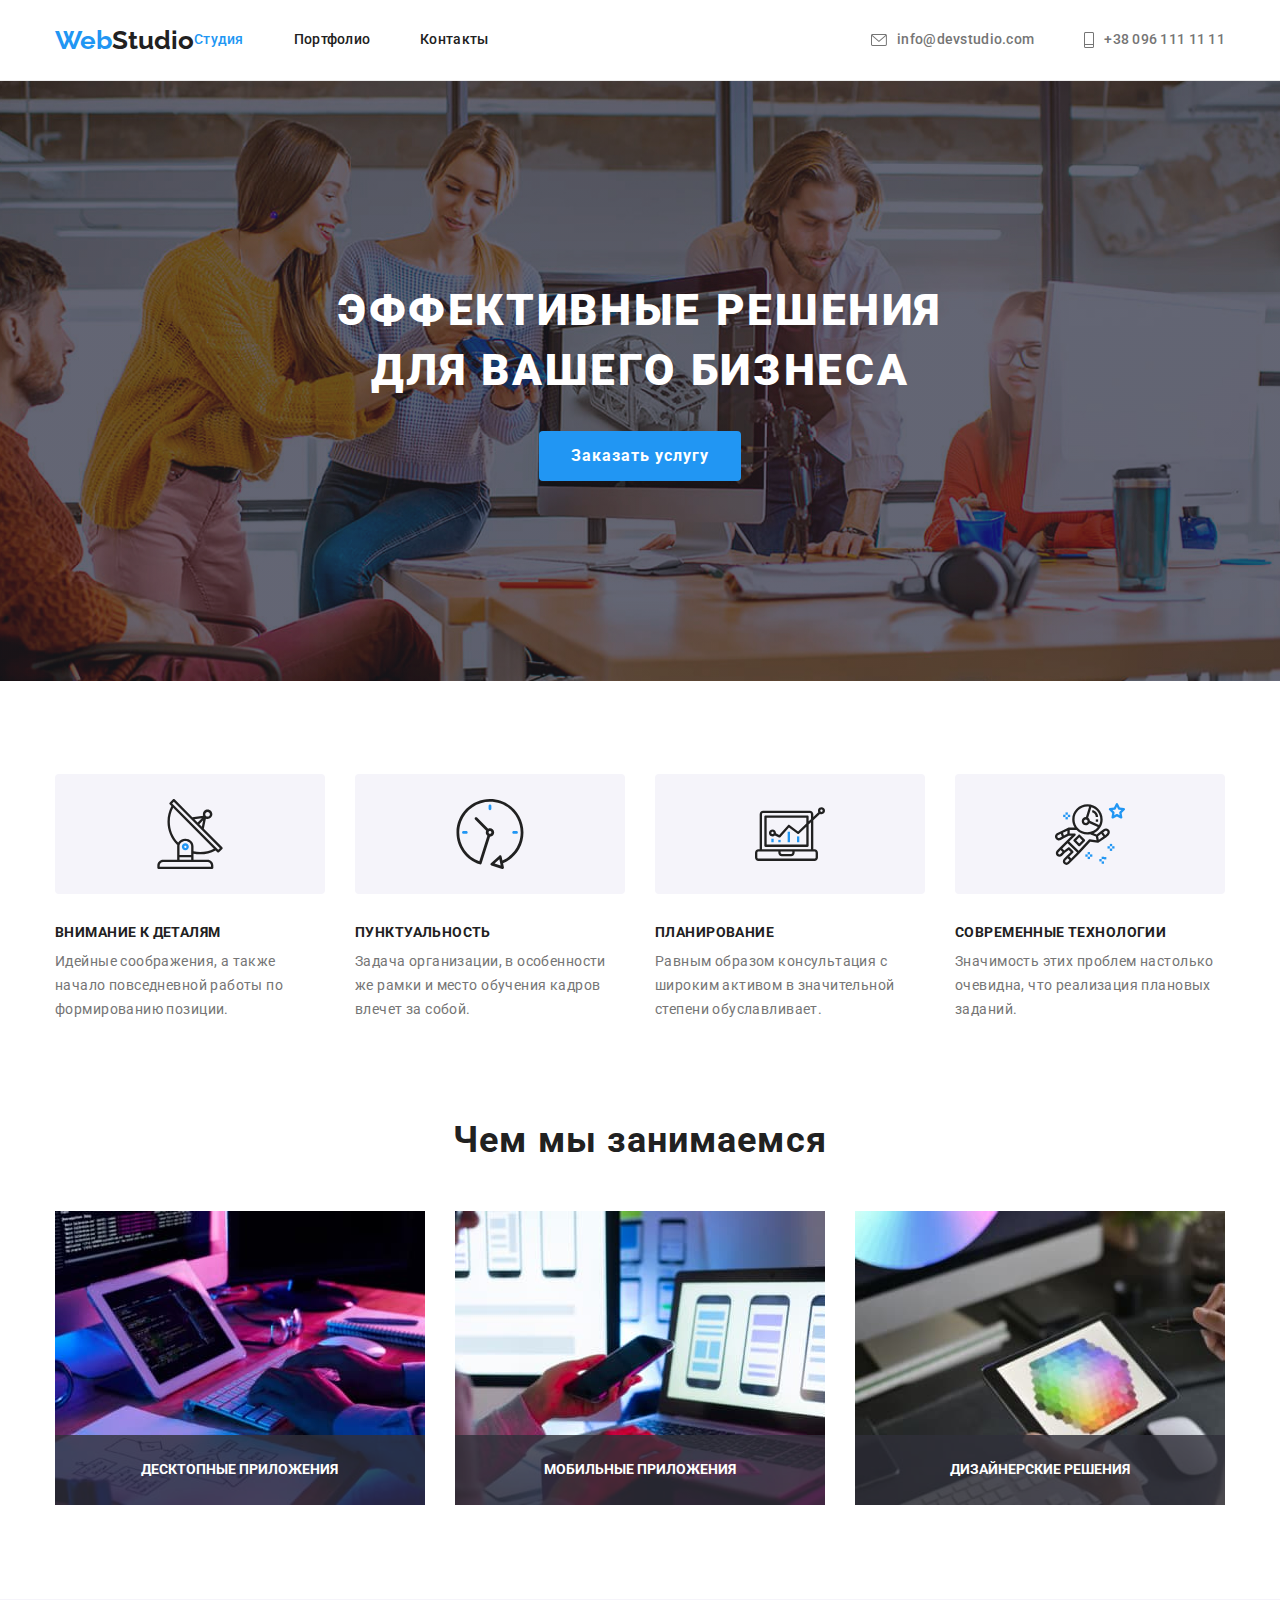
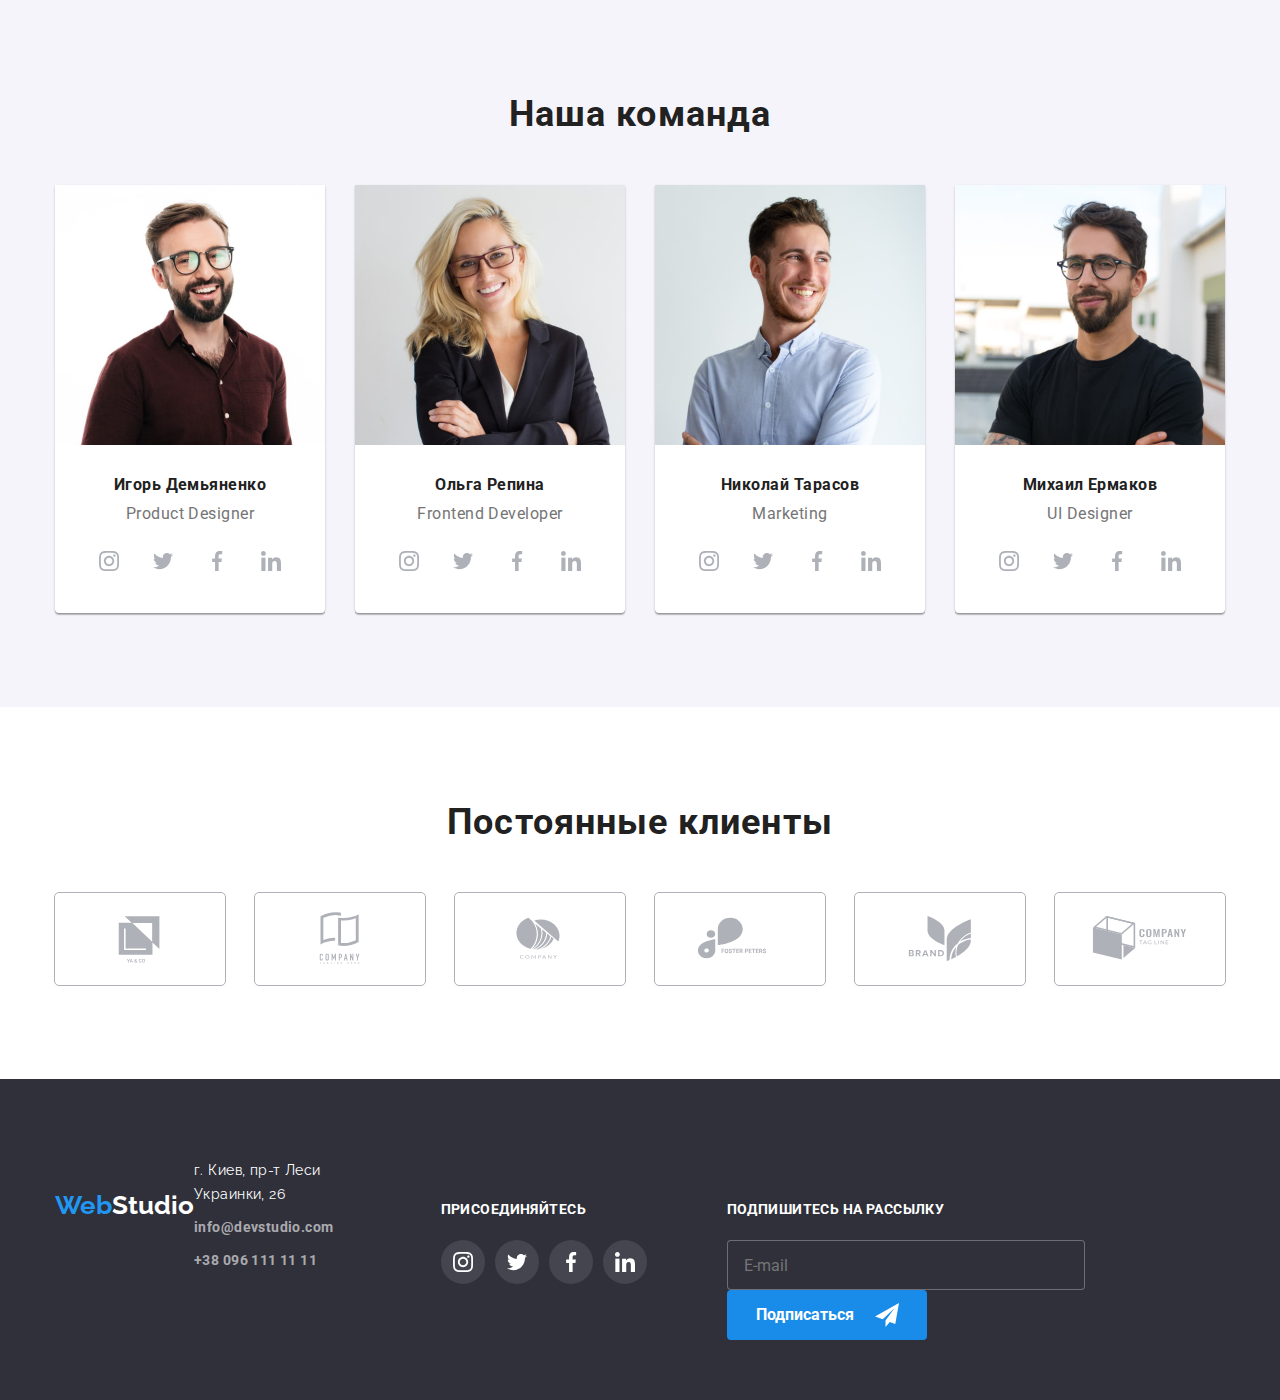
==== commit e88ed1a0: "Update index.html" ====
--- a/index.html
+++ b/index.html
@@ -19,14 +19,14 @@
       referrerpolicy="no-referrer"
     />
     <link rel="stylesheet" href="./css/reset.css" />
-    <!-- <link rel="stylesheet" href="./css/style.css" /> -->
-    <link rel="stylesheet" href="./css/main.min.css" />
+    <link rel="stylesheet" href="./css/style.css" />
+    <!-- <link rel="stylesheet" href="./css/main.min.css" /> -->
   </head>
   <body>
     <header class="header">
       <div class="container">
         <!-- /* ------------WebStudio------------ */ -->
-        <nav class="logo header__logo">
+        <nav class="logo">
           <a href="./index.html" class="logo__link logo-text--blue" lang="en"
             >Web<span class="logo__text logo-text--dark">Studio</span></a
           >
--- a/css/style.css
+++ b/css/style.css
@@ -75,10 +75,125 @@
 }
 
 /* ------------WebStudio------------ */
+.logo {
+  font-family: "Raleway", sans-serif;
+  font-style: normal;
+  font-weight: 700;
+  font-size: 26px;
+  line-height: 1.19;
+  display: flex;
+  align-items: center;
+  margin-right: 93px;
+}
+
+.logo__link {
+  display: flex;
+}
+
+.logo-text--blue {
+  color: var(--accent-color);
+}
+
+.logo-text--dark {
+  color: var(--main-title-color);
+}
 
 /* ------------navigation------------ */
 
+.nav {
+  display: flex;
+}
+
+.nav__link {
+  list-style-type: none;
+  font-family: "Roboto", sans-serif;
+  font-style: normal;
+  font-weight: 500;
+  font-size: 14px;
+  line-height: 1.14;
+  letter-spacing: 0.02em;
+  color: var(--main-title-color);
+  padding: 32px 0;
+  display: flex;
+  position: relative;
+}
+
+.header {
+  border-bottom: 1px solid #ececec;
+}
+
+.header .container {
+  display: flex;
+  align-items: center;
+}
+
+.nav__item {
+  list-style-type: none;
+}
+
+.nav__item:not(:last-child) {
+  margin-right: 50px;
+}
+
+.nav.current::after {
+  content: "";
+  position: absolute;
+  width: 100%;
+  height: 4px;
+  background-color: var(--hero-btn-color);
+  border-radius: 2px;
+  left: 0;
+  bottom: 0;
+}
+
+.contacts__nav {
+  font-family: "Roboto", sans-serif;
+  font-style: normal;
+  font-weight: 500;
+  font-size: 14px;
+  line-height: 1.14;
+  letter-spacing: 0.02em;
+  color: var(--main-text-color);
+  display: flex;
+  padding: 32px 0;
+}
+
+.contacts {
+  list-style-type: none;
+  display: flex;
+  margin-left: auto;
+}
+
+.contacts__item:not(:last-child) {
+  margin-right: 50px;
+}
+
+.contacts__nav .link:hover,
+.contacts__nav .link:focus {
+  color: var(--accent-color);
+  text-shadow: 0px 4px 4px rgba(0, 0, 0, 0.25);
+  transition: color 250ms cubic-bezier(0.4, 0, 0.2, 1);
+  transition: text-shadow 250ms cubic-bezier(0.4, 0, 0.2, 1);
+}
+
+.link:hover,
+.link:focus {
+  color: var(--accent-color);
+  text-shadow: 0px 4px 4px rgba(0, 0, 0, 0.25);
+  transition: color 250ms cubic-bezier(0.4, 0, 0.2, 1);
+  transition: text-shadow 250ms cubic-bezier(0.4, 0, 0.2, 1);
+}
+
+.contacts__icon {
+  display: flex;
+  align-items: center;
+  justify-content: center;
+  margin-right: 10px;
+  fill: currentColor;
+}
+
 /* ------------hero------------ */
+
 .hero {
   background-color: #2f303a;
   background-image: linear-gradient(
@@ -318,8 +433,8 @@
   transition: background-color 250ms cubic-bezier(0.4, 0, 0.2, 1);
 }
 
-.team-soc__link:hover .team-soc-icon,
-.team-soc__link:focus .team-soc-icon {
+.team-soc__link:hover .team-soc__icon,
+.team-soc__link:focus .team-soc__icon {
   fill: #ffffff;
   transition: fill 250ms cubic-bezier(0.4, 0, 0.2, 1);
 }
--- a/css/main.min.css
+++ b/css/main.min.css
@@ -1 +1 @@
-.logo{font-family:"Raleway",sans-serif;font-style:normal;font-weight:700;font-size:26px;line-height:1.19;display:flex;align-items:center;margin-right:93px}.logo__link{display:flex}.logo-text--blue{color:var(--accent-color)}.logo-text--dark{color:var(--main-title-color)}.nav{display:flex}.nav__link{list-style-type:none;font-family:"Roboto",sans-serif;font-style:normal;font-weight:500;font-size:14px;line-height:1.14;letter-spacing:.02em;color:var(--main-title-color);padding:32px 0;display:flex;position:relative}.header{border-bottom:1px solid #ececec}.header .container{display:flex;align-items:center}.nav__item{list-style-type:none}.nav__item:not(:last-child){margin-right:50px}.nav.current::after{content:"";position:absolute;width:100%;height:4px;background-color:var(--hero-btn-color);border-radius:2px;left:0;bottom:0}.contacts__nav{font-family:"Roboto",sans-serif;font-style:normal;font-weight:500;font-size:14px;line-height:1.14;letter-spacing:.02em;color:var(--main-text-color);display:flex;padding:32px 0}.contacts{list-style-type:none;display:flex;margin-left:auto}.contacts__item:not(:last-child){margin-right:50px}.contacts__nav .link:hover,.contacts__nav .link:focus{color:var(--accent-color);text-shadow:0px 4px 4px rgba(0,0,0,.25);transition:color 250ms cubic-bezier(0.4, 0, 0.2, 1);transition:text-shadow 250ms cubic-bezier(0.4, 0, 0.2, 1)}.link:hover,.link:focus{color:var(--accent-color);text-shadow:0px 4px 4px rgba(0,0,0,.25);transition:color 250ms cubic-bezier(0.4, 0, 0.2, 1);transition:text-shadow 250ms cubic-bezier(0.4, 0, 0.2, 1)}.contacts__icon{display:flex;align-items:center;justify-content:center;margin-right:10px;fill:currentColor}/*# sourceMappingURL=main.min.css.map */+:root{--accent-color: #2196f3;--hero-btn-color: #2196f3;--hero-title-color: #ffffff;--main-title-color: #212121;--main-text-color: #757575;--typical-margin: 30px}p,h1,h2,h3,h4,h5,h6{margin:0}ul,ol{margin:0;padding-left:0}button{cursor:pointer}img{display:block;max-width:100%;height:auto}body{font-size:14px;font-family:"Roboto",sans-serif;color:var(--main-title-color)}.container{width:1200px;margin:0 auto;padding:0 15px}.hidden-title{width:1px;height:1px;overflow:hidden;opacity:0;margin:-1px}.visually-hidden{position:absolute;white-space:nowrap;width:1px;height:1px;overflow:hidden;border:0;padding:0;clip:rect(0 0 0 0);clip-path:inset(50%);margin:-1px}.nav{display:flex}.nav__link{list-style-type:none;font-family:"Roboto",sans-serif;font-style:normal;font-size:14px;font-weight:500;line-height:1.14;letter-spacing:.02em;color:var(--main-title-color);padding:32px 0;display:block;position:relative}.header{border-bottom:1px solid #ececec}.header .container{display:flex;align-items:center}.nav__item{list-style-type:none}.nav__item:not(:last-child){margin-right:50px}.nav__link.current::after{content:"";position:absolute;width:100%;height:4px;background-color:var(--hero-btn-color);border-radius:2px;left:0;bottom:0}.contacts__nav{font-family:"Roboto",sans-serif;font-style:normal;font-size:14px;font-weight:500;line-height:1.14;letter-spacing:.02em;font-weight:500;font-size:14px;line-height:1.14;letter-spacing:.02em;color:var(--main-text-color);display:flex;padding:32px 0}.contacts__nav .link:hover,.contacts__nav .link:focus{color:var(--accent-color);text-shadow:0px 4px 4px rgba(0,0,0,.25);transition:color 250ms cubic-bezier(0.4, 0, 0.2, 1);transition:text-shadow 250ms cubic-bezier(0.4, 0, 0.2, 1)}.contacts{list-style-type:none;display:flex;margin-left:auto}.contacts__item:not(:last-child){margin-right:50px}.link:hover,.link:focus{color:var(--accent-color);text-shadow:0px 4px 4px rgba(0,0,0,.25);transition:color 250ms cubic-bezier(0.4, 0, 0.2, 1);transition:text-shadow 250ms cubic-bezier(0.4, 0, 0.2, 1)}.contacts__icon{display:flex;align-items:center;justify-content:center;margin-right:10px;fill:currentColor}.logo{font-family:"Raleway",sans-serif;font-style:normal;font-weight:700;font-size:26px;line-height:1.19;display:flex;align-items:center}.logo__link{display:flex}.logo__text{display:flex;margin-right:93px}.logo-text--blue{color:var(--accent-color)}.logo-text--dark{color:var(--main-title-color)}.hero{background-color:#2f303a;background-image:linear-gradient(rgba(47, 48, 58, 0.4), rgba(47, 48, 58, 0.4)),url(../img/hero-bg.jpg);background-repeat:no-repeat;background-position:center;background-size:cover;max-width:1600px;margin:0 auto;text-align:center;padding:200px 0}.title{font-size:36px;font-weight:700;line-height:1.17;letter-spacing:.03em;text-align:center;color:var(--main-title-color);margin-bottom:50px}.hero__title{font-weight:900;font-size:44px;line-height:1.36;letter-spacing:.06em;text-transform:uppercase;color:var(--hero-title-color);text-align:center;max-width:696px;margin:0 auto;margin-bottom:var(--typical-margin)}.hero__btn{cursor:pointer;font-family:inherit;font-weight:700;font-size:16px;line-height:1.88;letter-spacing:.06em;color:#fff;background-color:var(--hero-btn-color);display:inline-block;padding:10px 32px;margin:0 auto;border:none;border-radius:4px}.section-btn:hover,.section-btn:focus{background:#188ce8;box-shadow:0px 4px 4px rgba(0,0,0,.15);border-radius:4px;transition:background 250ms cubic-bezier(0.4, 0, 0.2, 1);transition:box-shadow 250ms cubic-bezier(0.4, 0, 0.2, 1)}.about{padding:94px 0}.about-list{list-style-type:none;padding:0;display:flex;flex-wrap:nowrap}.about-list .about-content__text{flex-basis:25%}.about-list__card{height:120px;display:flex;align-items:center;justify-content:center;background:#f5f4fa;border-radius:4px}.about-content{max-width:270px}.about-list__item:not(:last-child){margin-right:30px}.about-content__title{font-size:14px;font-weight:700;line-height:1.14;letter-spacing:.03em;text-transform:uppercase;color:var(--main-title-color);margin-top:30px;margin-bottom:10px}.about-content__text{font-size:400;font-weight:700;line-height:1.71;letter-spacing:.03em;color:var(--main-text-color);min-width:270px;height:75px}.gallery{padding-bottom:94px}.gallery-list{list-style-type:none;display:flex;flex-wrap:nowrap;margin:-15px}.gallery-list__item{flex-basis:calc(33.3333333333% - 30px);margin:15px;position:relative}.gallery-list__label{font-size:14px;font-weight:700;line-height:1.14;letter-spacing:.03em;text-transform:uppercase;display:flex;justify-content:center;text-align:center;color:#fff;position:absolute;bottom:0;left:0;width:100%;height:70px;background-color:rgba(47,48,58,.8);text-align:center;padding:27px 0}.team{background-color:#f5f4fa;padding:94px 0}.team-list{list-style-type:none;display:flex}.team-list__item{width:calc((100% - 30px)/4);background-color:var(--hero-title-color);box-shadow:0px 1px 3px rgba(0,0,0,.12),0px 1px 1px rgba(0,0,0,.14),0px 2px 1px rgba(0,0,0,.2);border-radius:0px 0px 4px 4px}.team-list__item:not(:last-child){margin-right:30px}.team-list__card{padding-top:var(--typical-margin);padding-bottom:var(--typical-margin)}.team-list__title{font-weight:500;font-size:16px;line-height:1.19;letter-spacing:.03em;text-align:center;color:var(--main-title-color);margin-bottom:10px}.team-list__text{font-weight:400;font-size:16px;line-height:1.19;letter-spacing:.03em;text-align:center;color:var(--main-text-color);margin-bottom:16px}.team-soc{list-style-type:none;display:flex;justify-content:center}.team-soc__item{width:44px;height:44px;margin-right:10px}.team-soc__item:last-child{margin-right:0}.team-soc__link{width:100%;height:100%;background-color:var(--hero-title-color);border-radius:50%;display:flex;align-items:center;justify-content:center;fill:#afb1b8}.team-soc__link:hover,.team-soc__link:focus{background-color:#2196f3;transition:background-color 250ms cubic-bezier(0.4, 0, 0.2, 1)}.team-soc__link:hover .team-soc__icon,.team-soc__link:hover .team-soc__icon,.team-soc__link:focus .team-soc__icon,.team-soc__link:focus .team-soc__icon{fill:#fff;transition:fill 250ms cubic-bezier(0.4, 0, 0.2, 1)}.clients{padding:94px 0}.clients-list{list-style-type:none;display:flex;justify-content:center}.clients-list__item{width:170px;height:92px;margin-right:var(--typical-margin);border-radius:4px;outline:1px solid #afb1b8}.clients-list__item:last-child{margin-right:0}.clients-list__item:hover,.clients-list__item:focus{outline:1px solid var(--accent-color);transition:outline 250ms cubic-bezier(0.4, 0, 0.2, 1)}.clients-list__link{width:100%;height:100%;display:flex;align-items:center;justify-content:center;fill:#afb1b8}.clients-list__link:hover,.clients-list__link:focus{fill:var(--accent-color);transition:fill 250ms cubic-bezier(0.4, 0, 0.2, 1)}.section{padding:94px 0}.btn-list{list-style-type:none;display:flex;justify-content:center;margin-bottom:50px}.btn-list__text{font-weight:500;font-size:16px;line-height:1.62;letter-spacing:.03em;text-align:center;cursor:pointer;color:var(--main-title-color);background:#f5f4fa;display:inline-block;border:none;border-radius:4px;padding:6px 22px}.btn-list__text .current:hover .btn-list__text .current:focus{background-color:var(--hero-btn-color);color:var(--hero-title-color)}.btn-list__text:hover,.btn-list__text:focus{background-color:var(--hero-btn-color);color:var(--hero-title-color);box-shadow:0px 3px 1px rgba(0,0,0,.1),0px 1px 2px rgba(0,0,0,.08),0px 2px 2px rgba(0,0,0,.12);transition:background-color 250ms cubic-bezier(0.4, 0, 0.2, 1);transition:color 250ms cubic-bezier(0.4, 0, 0.2, 1);transition:box-shadow 250ms cubic-bezier(0.4, 0, 0.2, 1)}.btn-list__item:not(:last-child){margin-right:8px}.benefits{list-style-type:none;display:flex;flex-wrap:wrap;justify-content:center;margin-top:-30px;margin-left:-30px}.benefits .benefits-list{flex-basis:calc(33.3333333333% - 30px);margin-left:var(--typical-margin);margin-top:var(--typical-margin);max-width:370px;background:var(--hero-title-color)}.benefits-list:hover .benefits-item__top-text{transform:translateY(0);display:flex}.benefits-item__card{position:relative;overflow:hidden}.benefits-item__top-text{font-size:18px;font-weight:400;line-height:1.56;letter-spacing:.03em;font-family:"Roboto";font-style:normal;position:absolute;top:0;color:var(--hero-title-color);background:rgba(33,150,243,.9);box-shadow:0px 4px 4px rgba(0,0,0,.25);height:100%;line-height:1.5555555556;text-align:left;padding:63px 24px;display:flex;align-items:center;transform:translateY(101%);transition:transform 250ms cubic-bezier(0.4, 0, 0.2, 1)}.benefits-list__link{display:flex;display:inline-block}.benefits-list__link:hover,.benefits-list__link:focus{box-shadow:0px 1px 1px rgba(0,0,0,.12),0px 4px 4px rgba(0,0,0,.06),1px 4px 6px rgba(0,0,0,.16);transition:box-shadow 250ms cubic-bezier(0.4, 0, 0.2, 1)}.benefits-content{padding:20px 24px;border-right:1px solid #eee;border-left:1px solid #eee;border-bottom:1px solid #eee}.benefits-content__title{font-size:18px;font-weight:2;line-height:.06em;letter-spacing:.03em;color:var(--main-title-color);margin-bottom:4px}.benefits-content__text{font-size:16px;font-weight:400;line-height:1.88;letter-spacing:.03em;color:var(--main-text-color)}.current{color:var(--hero-btn-color)}.footer{background-color:#2f303a;padding:60px 0}.footer .container{display:flex;align-items:baseline}.footer__logo{margin-right:70px}.logo-text--white{color:var(--hero-title-color)}.footer-content{max-width:231px;min-height:81px;margin-top:20px}.footer-content__item{list-style-type:none}.footer-contacts__address{font-size:400;font-weight:700;line-height:1.71;letter-spacing:.03em;font-style:normal;color:var(--hero-title-color);margin-bottom:9px}.footer-contacts__link{font-family:"Roboto",sans-serif;font-style:normal;font-size:400;font-weight:700;line-height:1.71;letter-spacing:.03em;color:rgba(255,255,255,.6)}.footer-contacts__link:not(:last-child){margin-bottom:9px}.footer-slogan{margin-right:70px}.footer-slogan-title{font-size:1.14;font-weight:700;line-height:1.71;letter-spacing:.03em;font-family:"Roboto",sans-serif;font-style:normal;text-transform:uppercase;color:#fff;margin-bottom:20px;text-align:left}.footer-list{list-style-type:none;display:flex;justify-content:center}.footer-list__item{width:44px;height:44px;margin-right:10px}.footer-list__link{width:100%;height:100%;background:rgba(255,255,255,.1);border-radius:50%;display:flex;align-items:center;justify-content:center;fill:var(--hero-title-color)}.footer-list__link:hover,.footer-list__link:focus{background-color:#2196f3;transition:background-color 250ms cubic-bezier(0.4, 0, 0.2, 1)}.footer-newsletter{width:570px;height:auto}.footer-form{display:flex;flex-wrap:wrap;justify-content:space-between}.footer-form__input{width:358px;height:50px;border:1px solid rgba(255,255,255,.3);border-radius:4px;background-color:#2f303a;font-family:"Roboto",sans-serif;font-style:normal;font-size:16px;font-weight:400;line-height:1.25;letter-spacing:.03em;color:rgba(255,255,255,.6);padding-left:16px}.footer-wrap{position:relative}.footer-wrap__btn{background-color:#188ce8;color:#fff;width:200px;height:50px;font-size:16px;font-weight:700;line-height:1.88;letter-spacing:.06em;padding:10px 10px 10px 29px;border:none;border-radius:4px;display:flex}.footer-wrap__send-icon{position:absolute;right:28px;top:50%;transform:translateY(-50%);fill:#fff}.backdrop{width:100vw;height:100vh;background-color:rgba(0,0,0,.2);position:fixed;top:0;transition:opacity 300ms,visibility 300ms}.modal{width:528px;background-color:#fff;border-radius:4px;position:absolute;top:50%;left:50%;transform:translate(-50%, -50%) scale(1);transition:transform 300ms;padding:40px}.backdrop.is-hidden .modal{transform:translate(-50%, -50%) scale(0);opacity:0}.modal-close-btn{position:absolute;right:8px;top:8px;border:none;background-color:inherit}.modal-close-icon{width:30px;height:30px;background-color:#fff;border:1px solid rgba(0,0,0,.1);border-radius:50%;display:flex;align-items:center;justify-content:center;padding:6px}.modal-close-icon:hover,.modal-close-icon:focus{fill:#2196f3;transition:background-color 250ms cubic-bezier(0.4, 0, 0.2, 1)}.is-hidden{visibility:hidden;opacity:0;pointer-events:none}.no-scroll{overflow:hidden}.form-title{font-size:20px;font-weight:1.15;line-height:1.71;letter-spacing:.03em;text-align:center;margin-bottom:12px}.form-group{display:flex;flex-direction:column;width:100%;margin-bottom:10px}.form-label{margin-bottom:4px;font-weight:400;font-size:12px;line-height:1.16;letter-spacing:.01em;color:#757575}.form-input{width:448px;height:40px;border:1px solid rgba(33,33,33,.2);border-radius:4px;padding-left:42px}.form-input:focus{border:1px solid #2196f3;border-radius:4px}.form-group input::placeholder{font-size:400;font-weight:1.14;line-height:.01em;letter-spacing:.03em;color:rgba(117,117,117,.5)}.input-wrap{position:relative;outline:none}.modal-icon{position:absolute;left:12px;top:50%;transform:translateY(-50%)}.form-input:focus+.modal-icon{fill:var(--accent-color)}.form-area{margin-bottom:20px}textarea{width:100%;height:120px;border:1px solid rgba(33,33,33,.2);border-radius:4px;resize:none;padding:12px 16px}.form-text:focus{border:1px solid #2196f3;border-radius:4px}.form-check{display:block;margin-bottom:30px;display:flex;align-items:center;justify-content:center}.input-check{width:16px;height:15px}.check-text{font-size:400;font-weight:700;line-height:1.71;letter-spacing:.03em;color:#757575;display:flex;align-items:center;margin-right:4px}.check-text::before{content:"";width:16px;height:15px;border:2px solid #212121;border-radius:3px;margin-right:8.38px}.input-check:checked+.check-text::before{background-color:var(--accent-color);background-image:url(../img/checked.svg);border:none;background-repeat:no-repeat;background-position:center}.input-check:focus+.check-text::before::before{border-color:var(--accent-color)}.check-terms{font-size:400;font-weight:700;line-height:1.71;letter-spacing:.03em;text-decoration-line:underline;color:var(--accent-color)}.btn-modal{background-color:#188ce8;color:#fff;width:200px;height:50px;font-weight:700;font-size:16px;line-height:1.88;letter-spacing:.06em;display:inline-block;padding:10px 55px;margin:0 auto;border:none;border-radius:4px;display:flex;justify-content:center}.btn-modal:hover,.btn-modal:focus{box-shadow:0px 4px 4px rgba(0,0,0,.25)}/*# sourceMappingURL=main.min.css.map */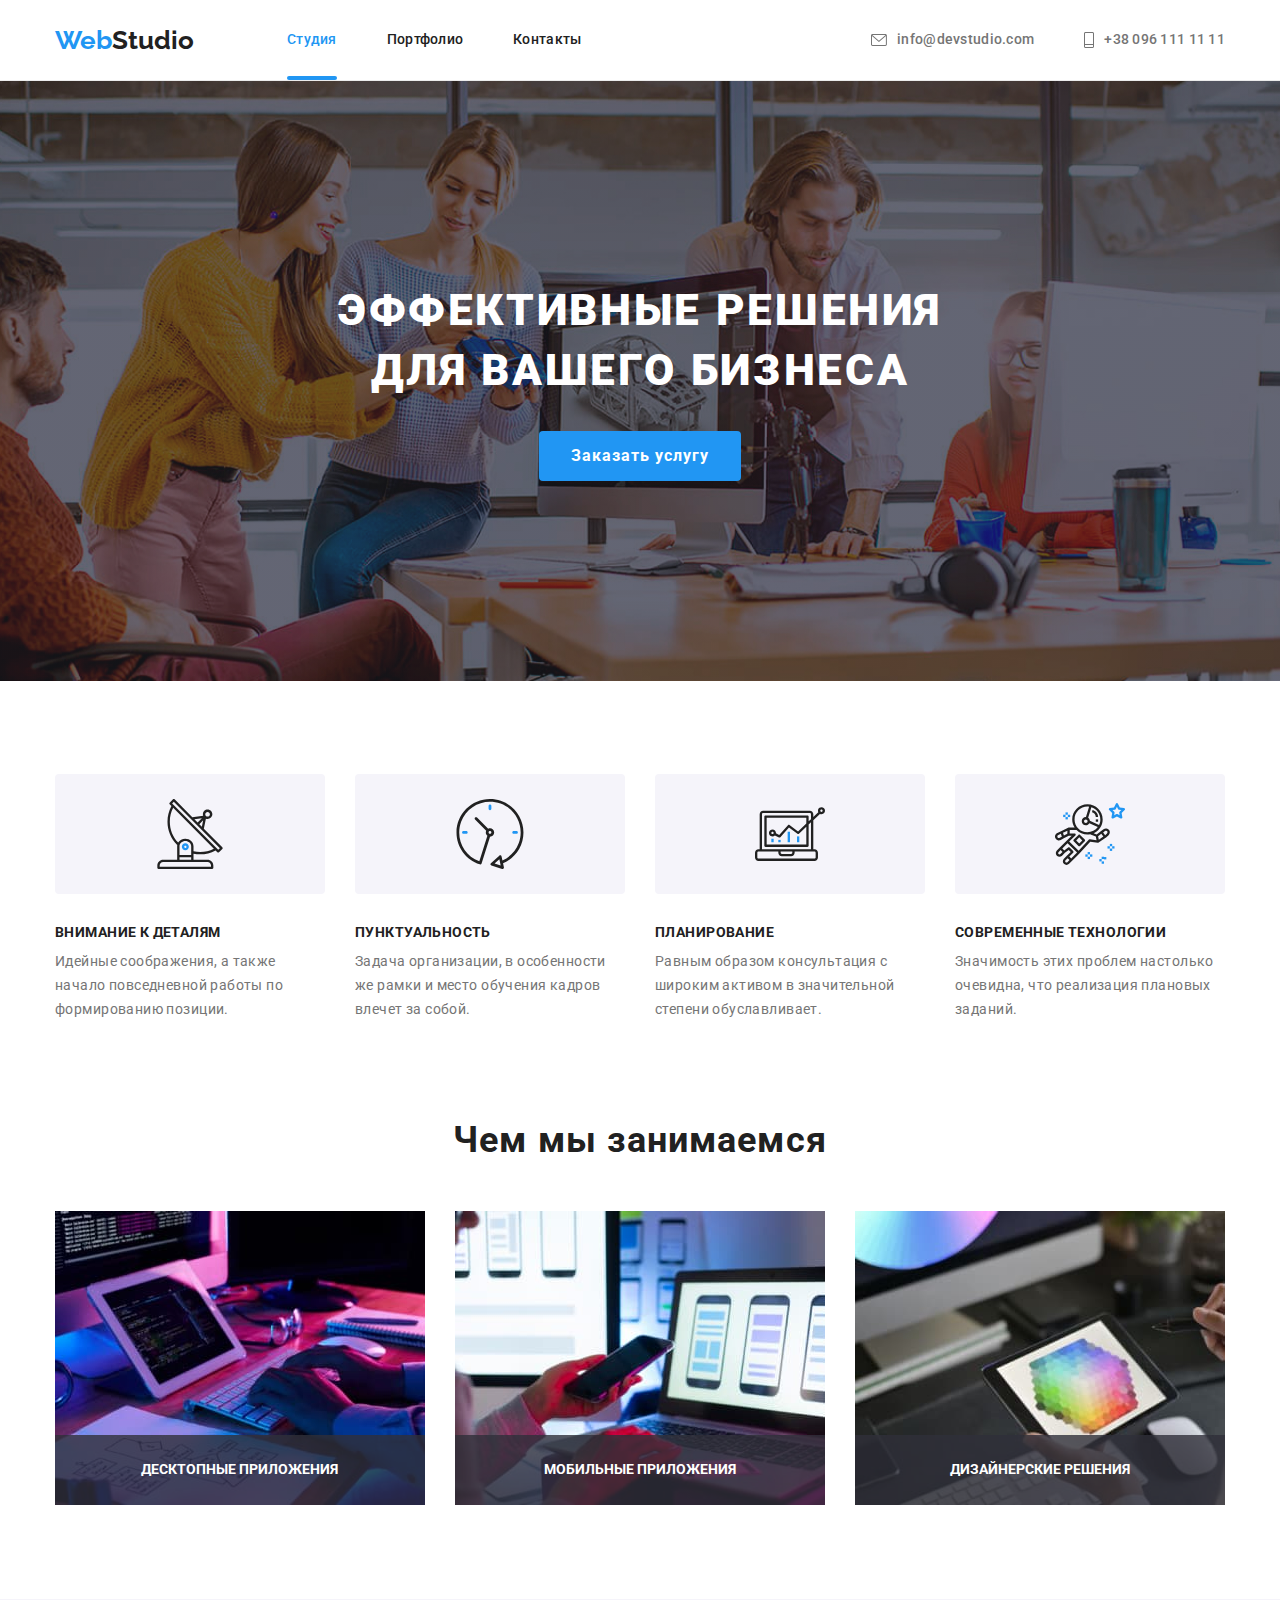
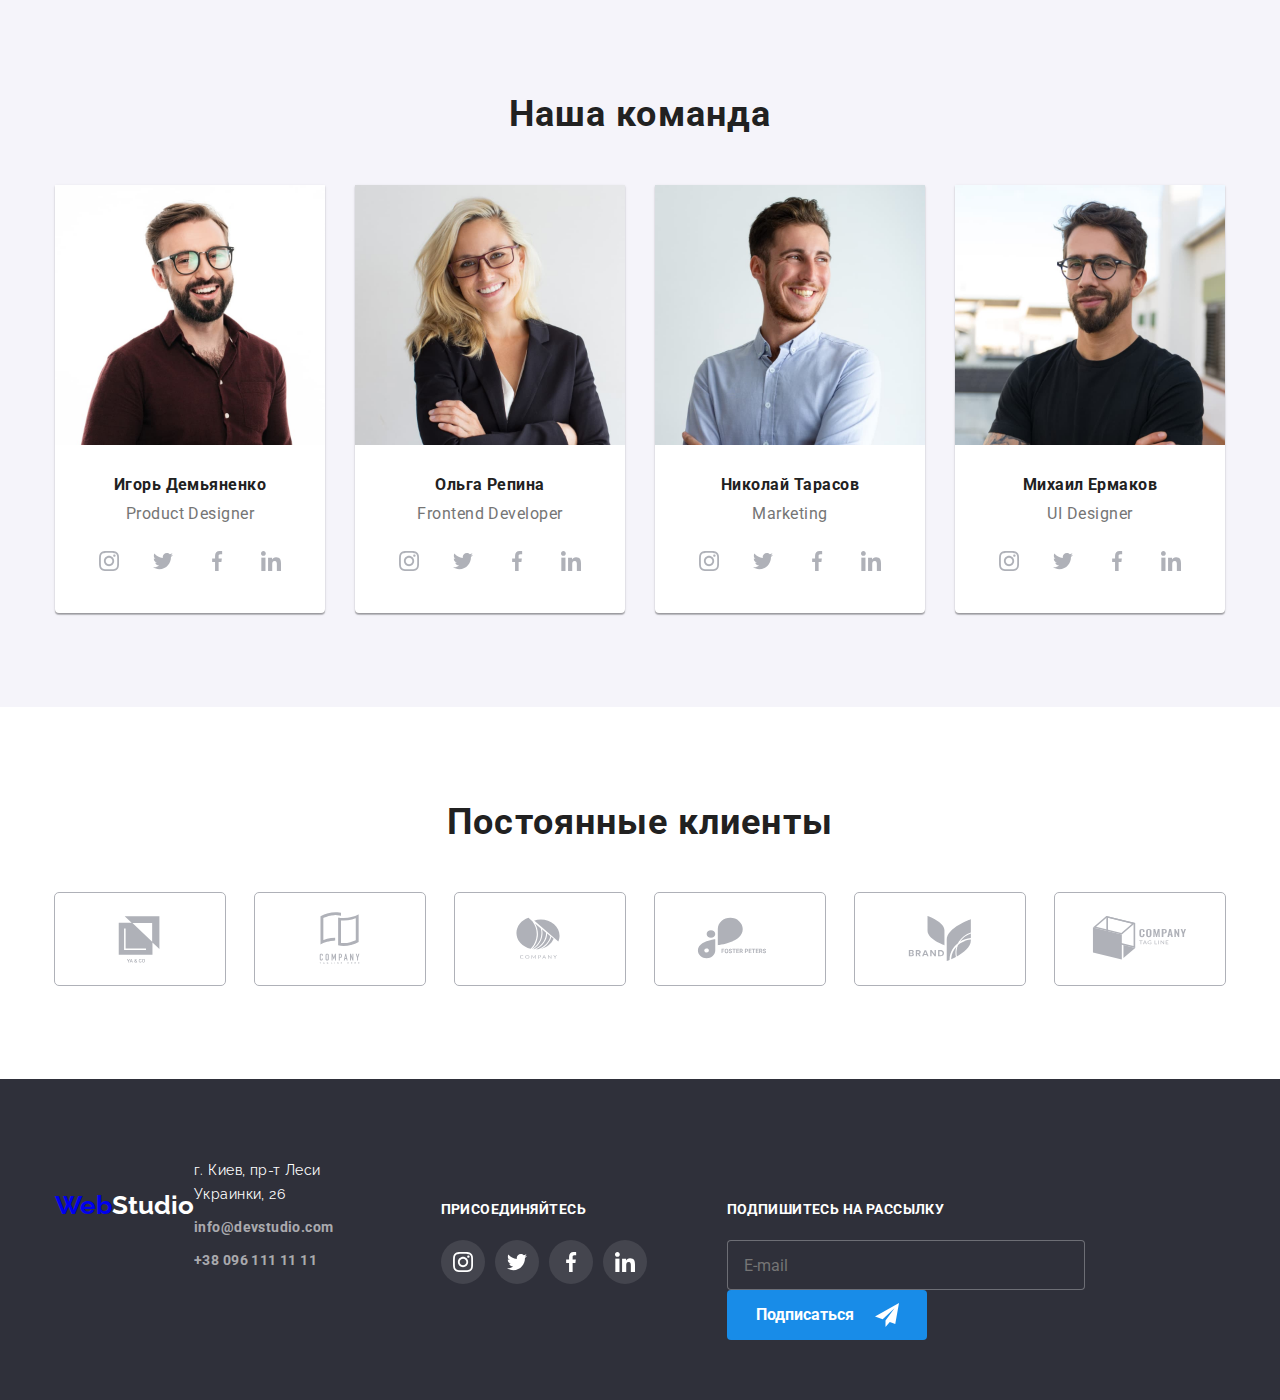
==== commit 91c68118: "Update index.html" ====
--- a/index.html
+++ b/index.html
@@ -24,37 +24,37 @@
   </head>
   <body>
     <header class="header">
-      <div class="container">
+      <div class="container header-container">
         <!-- /* ------------WebStudio------------ */ -->
-        <nav class="logo">
-          <a href="./index.html" class="logo__link logo-text--blue" lang="en"
-            >Web<span class="logo__text logo-text--dark">Studio</span></a
+        <nav class="header-link">
+          <a href="./index.html" class="logo" lang="en"
+            >Web<span class="logo-text">Studio</span></a
           >
           <!-- /* ------------navigation------------ */ -->
-          <ul class="nav">
-            <li class="nav__item">
-              <a href="./index.html" class="nav__link link current">Студия</a>
-            </li>
-            <li class="nav__item">
-              <a href="./portfolio.html" class="nav__link link">Портфолио</a>
-            </li>
-            <li class="nav__item">
-              <a href="#" class="nav__link link">Контакты</a>
+          <ul class="navigation-list">
+            <li class="navigation-item">
+              <a href="./index.html" class="navigation link current">Студия</a>
+            </li>
+            <li class="navigation-item">
+              <a href="./portfolio.html" class="navigation link">Портфолио</a>
+            </li>
+            <li class="navigation-item">
+              <a href="#" class="navigation link">Контакты</a>
             </li>
           </ul>
         </nav>
-        <ul class="contacts">
-          <li class="contacts__item">
-            <a href="mailto:info@devstudio.com" class="contacts__nav link">
-              <svg class="contacts__icon" width="16" height="12">
+        <ul class="header-contacts">
+          <li class="header-contacts-item">
+            <a href="mailto:info@devstudio.com" class="header-nav link">
+              <svg class="contacts-icon" width="16" height="12">
                 <use href="./img/icons.svg#icon-mail"></use>
               </svg>
               info@devstudio.com</a
             >
           </li>
-          <li class="contacts__item">
-            <a href="tel:+380961111111" class="contacts__nav link">
-              <svg class="contacts__icon" width="10" height="16">
+          <li class="header-contacts-item">
+            <a href="tel:+380961111111" class="header-nav link">
+              <svg class="contacts-icon" width="10" height="16">
                 <use href="./img/icons.svg#icon-phone"></use>
               </svg>
               +38 096 111 11 11
--- a/css/style.css
+++ b/css/style.css
@@ -75,36 +75,38 @@
 }
 
 /* ------------WebStudio------------ */
+
 .logo {
   font-family: "Raleway", sans-serif;
   font-style: normal;
   font-weight: 700;
   font-size: 26px;
   line-height: 1.19;
+  color: var(--accent-color);
   display: flex;
   align-items: center;
   margin-right: 93px;
 }
 
-.logo__link {
-  display: flex;
-}
-
-.logo-text--blue {
-  color: var(--accent-color);
-}
-
-.logo-text--dark {
+.header-link {
+  display: flex;
+}
+
+.logo-text {
   color: var(--main-title-color);
 }
 
+.logo-footer {
+  color: var(--hero-title-color);
+}
+
 /* ------------navigation------------ */
 
-.nav {
-  display: flex;
-}
-
-.nav__link {
+.navigation-list {
+  display: flex;
+}
+
+.navigation {
   list-style-type: none;
   font-family: "Roboto", sans-serif;
   font-style: normal;
@@ -125,17 +127,18 @@
 .header .container {
   display: flex;
   align-items: center;
-}
-
-.nav__item {
-  list-style-type: none;
-}
-
-.nav__item:not(:last-child) {
+  text-decoration: none;
+}
+
+.navigation-item {
+  list-style-type: none;
+}
+
+.navigation-item:not(:last-child) {
   margin-right: 50px;
 }
 
-.nav.current::after {
+.navigation.current::after {
   content: "";
   position: absolute;
   width: 100%;
@@ -146,7 +149,7 @@
   bottom: 0;
 }
 
-.contacts__nav {
+.header-nav {
   font-family: "Roboto", sans-serif;
   font-style: normal;
   font-weight: 500;
@@ -158,18 +161,18 @@
   padding: 32px 0;
 }
 
-.contacts {
+.header-contacts {
   list-style-type: none;
   display: flex;
   margin-left: auto;
 }
 
-.contacts__item:not(:last-child) {
+.header-contacts-item:not(:last-child) {
   margin-right: 50px;
 }
 
-.contacts__nav .link:hover,
-.contacts__nav .link:focus {
+.header-nav .link:hover,
+.header-nav .link:focus {
   color: var(--accent-color);
   text-shadow: 0px 4px 4px rgba(0, 0, 0, 0.25);
   transition: color 250ms cubic-bezier(0.4, 0, 0.2, 1);
@@ -184,7 +187,7 @@
   transition: text-shadow 250ms cubic-bezier(0.4, 0, 0.2, 1);
 }
 
-.contacts__icon {
+.contacts-icon {
   display: flex;
   align-items: center;
   justify-content: center;
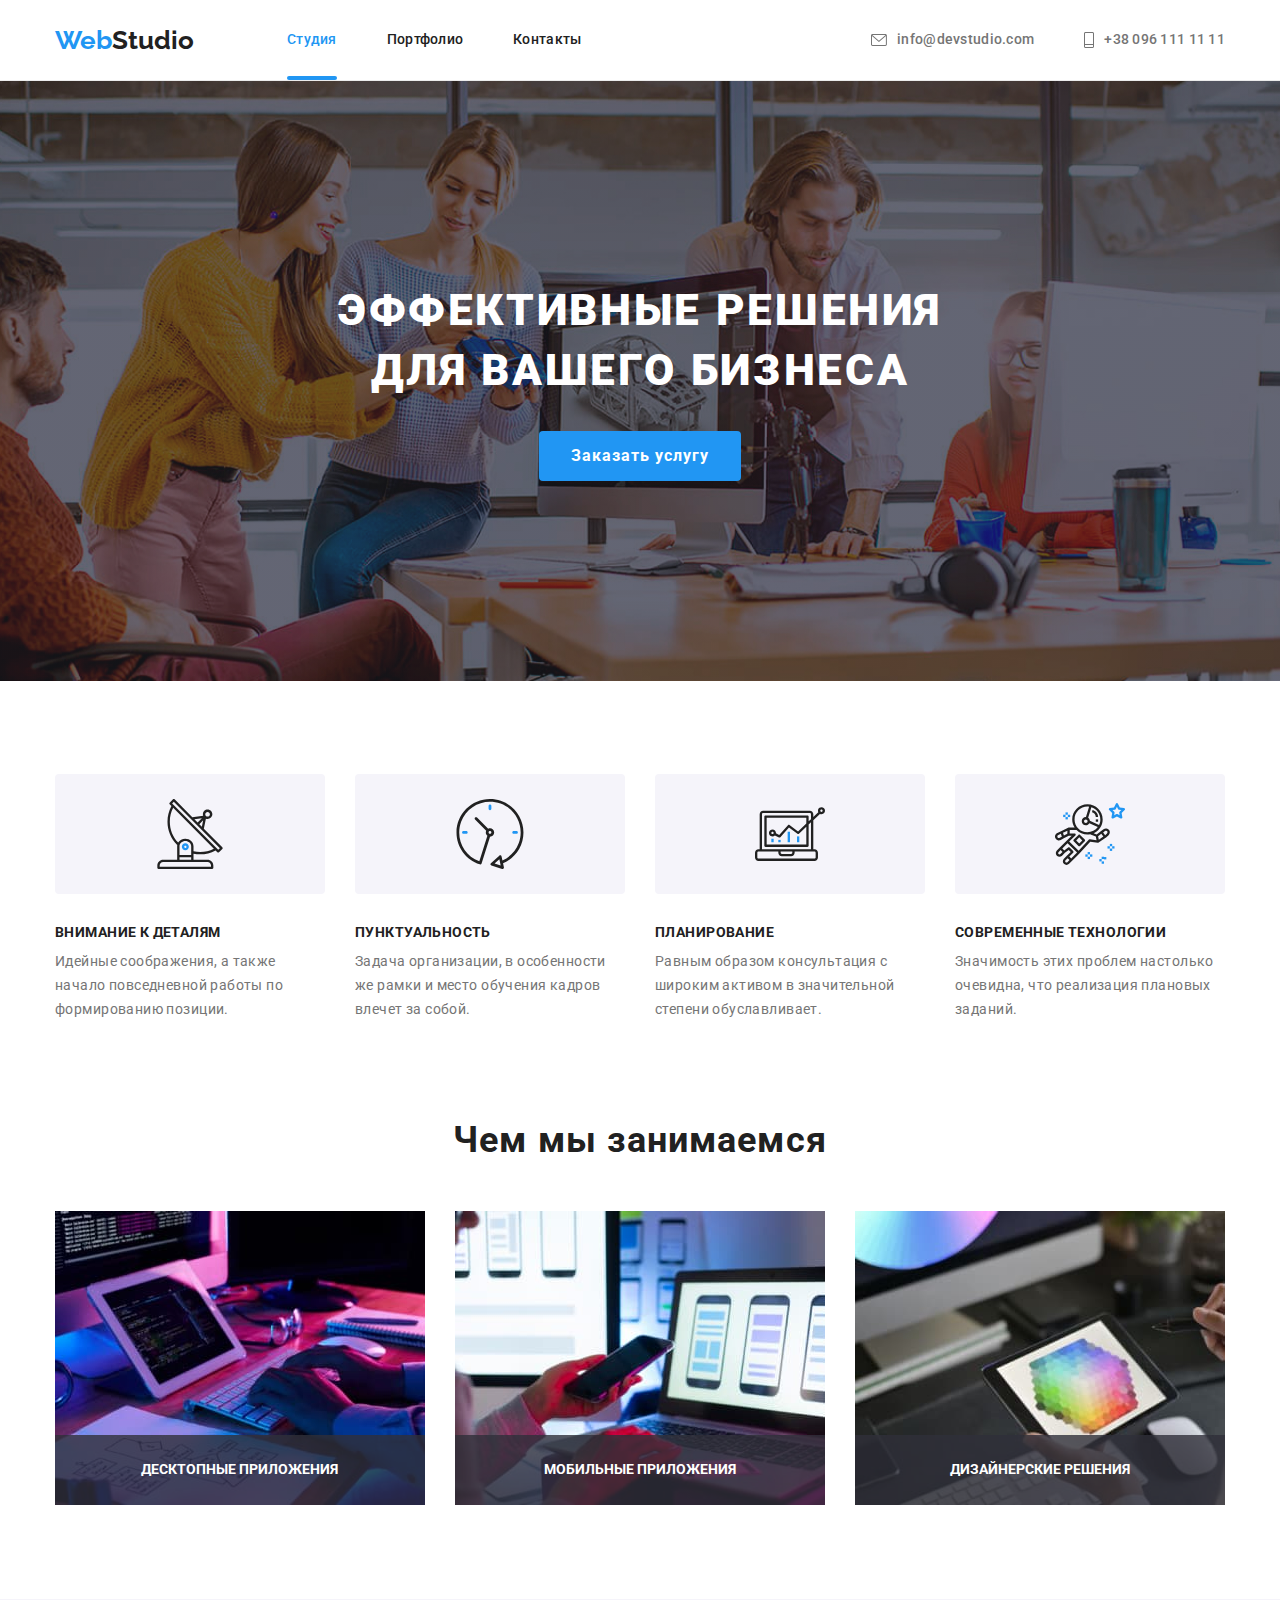
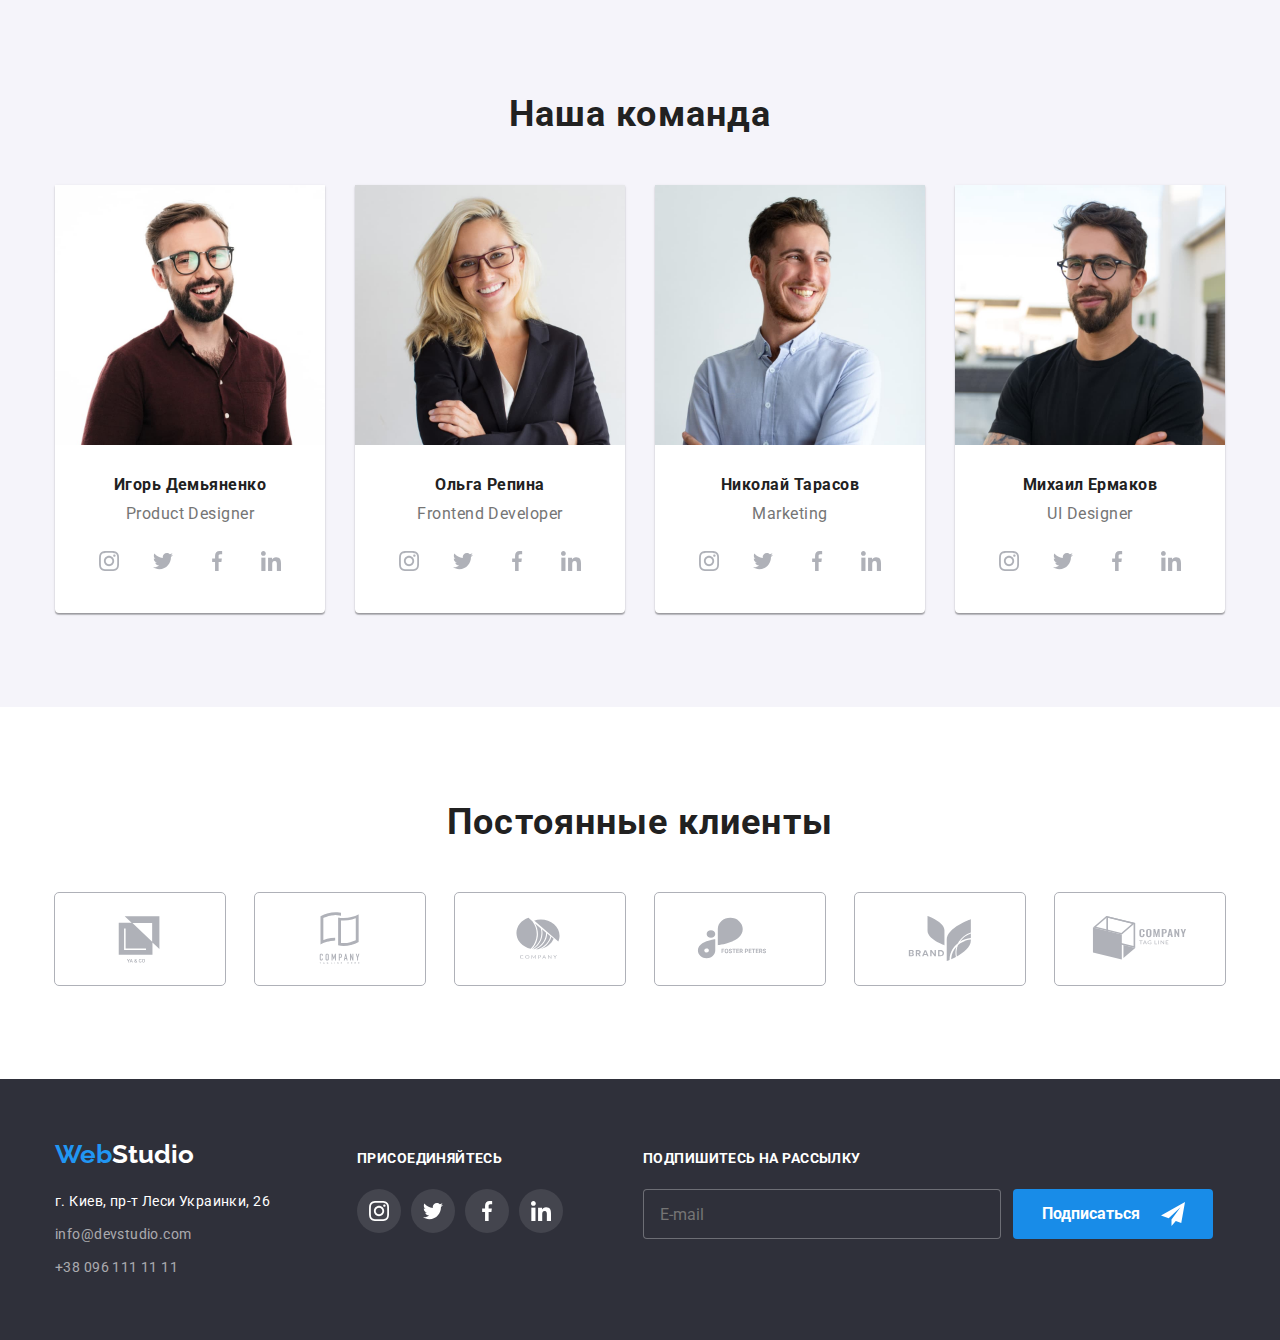
==== commit cb04b018: "Update index.html" ====
--- a/index.html
+++ b/index.html
@@ -402,25 +402,25 @@
     <!-- /* ------------footer------------ */ -->
     <footer class="footer">
       <div class="container">
-        <div class="logo footer__logo">
-          <a href="./index.html" class="logo__link logo-text--blue" lang="en"
-            >Web<span class="logo__text logo-text--white">Studio</span></a
+        <div class="footer-contacts">
+          <a href="./index.html" class="logo" lang="en"
+            >Web<span class="logo-footer">Studio</span></a
           >
-          <address class="address">
+          <address class="contacts-list">
             <div class="footer-content">
-              <ul class="footer-content__item">
-                <li class="footer-contacts__address">
+              <ul class="footer-content-item">
+                <li class="footer-contacts-address">
                   г. Киев, пр-т Леси Украинки, 26
                 </li>
-                <li class="footer-contacts__link">
+                <li class="footer-contacts-link">
                   <a
                     href="mailto:info@devstudio.com"
-                    class="footer-contacts__link link"
+                    class="footer-contacts-link link"
                     >info@devstudio.com</a
                   >
                 </li>
-                <li class="footer-contacts__link">
-                  <a href="tel:+380961111111" class="footer-contacts__link link"
+                <li class="footer-contacts-link">
+                  <a href="tel:+380961111111" class="footer-contacts-link link"
                     >+38 096 111 11 11</a
                   >
                 </li>
@@ -430,31 +430,31 @@
         </div>
         <div class="footer-slogan">
           <p class="footer-slogan-title">присоединяйтесь</p>
-          <ul class="footer-list">
-            <li class="footer-list__item">
-              <a href="" class="footer-list__link">
-                <svg class="footer-list__icon" width="20" height="20">
+          <ul class="footer-slogan-list">
+            <li class="footer-slogan-item">
+              <a href="" class="footer-slogan-link">
+                <svg class="footer-slogan-icon" width="20" height="20">
                   <use href="./img/icons.svg#icon-instagram"></use>
                 </svg>
               </a>
             </li>
-            <li class="footer-list__item">
-              <a href="" class="footer-list__link">
-                <svg class="footer-list__icon" width="20" height="20">
+            <li class="footer-slogan-item">
+              <a href="" class="footer-slogan-link">
+                <svg class="footer-slogan-icon" width="20" height="20">
                   <use href="./img/icons.svg#icon-twitter"></use>
                 </svg>
               </a>
             </li>
-            <li class="footer-list__item">
-              <a href="" class="footer-list__link">
-                <svg class="footer-list__icon" width="20" height="20">
+            <li class="footer-slogan-item">
+              <a href="" class="footer-slogan-link">
+                <svg class="footer-slogan-icon" width="20" height="20">
                   <use href="./img/icons.svg#icon-facebook"></use>
                 </svg>
               </a>
             </li>
-            <li class="footer-list__item">
-              <a href="" class="footer-list__link">
-                <svg class="footer-list__icon" width="20" height="20">
+            <li class="footer-slogan-item">
+              <a href="" class="footer-slogan-link">
+                <svg class="footer-slogan-icon" width="20" height="20">
                   <use href="./img/icons.svg#icon-linkedin"></use>
                 </svg>
               </a>
@@ -462,21 +462,21 @@
           </ul>
         </div>
         <div class="footer-newsletter">
-          <form class="footer-form">
+          <form class="footer-subscribe">
             <label for="footer-subscribe" class="footer-slogan-title"
               >Подпишитесь на рассылку</label
             >
             <input
               type="text"
-              class="footer-form__input"
+              class="input-footer"
               name="footer-subscribe"
               id="footer-subscribe"
               placeholder="E-mail"
             />
             <div class="footer-wrap">
-              <button type="submit" class="footer-wrap__btn">
+              <button type="submit" class="btn-footer">
                 Подписаться
-                <svg class="footer-wrap__send-icon" width="24" height="24">
+                <svg class="send-icon" width="24" height="24">
                   <use href="./img/icons.svg#icon-send"></use>
                 </svg>
               </button>
--- a/css/style.css
+++ b/css/style.css
@@ -638,12 +638,8 @@
   align-items: baseline;
 }
 
-.footer__logo {
+.footer-contacts {
   margin-right: 70px;
-}
-
-.logo-text--white {
-  color: var(--hero-title-color);
 }
 
 .footer-content {
@@ -652,11 +648,11 @@
   margin-top: 20px;
 }
 
-.footer-content__item {
-  list-style-type: none;
-}
-
-.footer-contacts__address {
+.footer-content-item {
+  list-style-type: none;
+}
+
+.footer-contacts-address {
   font-style: normal;
   font-weight: 400;
   font-size: 14px;
@@ -666,8 +662,7 @@
   margin-bottom: 9px;
 }
 
-.footer-contacts__link {
-  font-family: "Roboto", sans-serif;
+.footer-contacts-link {
   font-style: normal;
   font-size: 14px;
   line-height: 1.71;
@@ -675,7 +670,7 @@
   color: rgba(255, 255, 255, 0.6);
 }
 
-.footer-contacts__link:not(:last-child) {
+.footer-contacts-link:not(:last-child) {
   margin-bottom: 9px;
 }
 
@@ -683,8 +678,14 @@
   margin-right: 70px;
 }
 
+.footer-slogan-list {
+  list-style-type: none;
+  display: flex;
+  justify-content: center;
+}
+
 .footer-slogan-title {
-  font-family: "Roboto", sans-serif;
+  font-family: "Roboto";
   font-style: normal;
   font-weight: 700;
   font-size: 14px;
@@ -695,19 +696,13 @@
   text-align: left;
 }
 
-.footer-list {
-  list-style-type: none;
-  display: flex;
-  justify-content: center;
-}
-
-.footer-list__item {
+.footer-slogan-item {
   width: 44px;
   height: 44px;
   margin-right: 10px;
 }
 
-.footer-list__link {
+.footer-slogan-link {
   width: 100%;
   height: 100%;
   background: rgba(255, 255, 255, 0.1);
@@ -718,8 +713,8 @@
   fill: var(--hero-title-color);
 }
 
-.footer-list__link:hover,
-.footer-list__link:focus {
+.footer-slogan-link:hover,
+.footer-slogan-link:focus {
   background-color: #2196f3;
   transition: background-color 250ms cubic-bezier(0.4, 0, 0.2, 1);
 }
@@ -729,13 +724,13 @@
   height: auto;
 }
 
-.footer-form {
+.footer-subscribe {
   display: flex;
   flex-wrap: wrap;
   justify-content: space-between;
 }
 
-.footer-form__input {
+.input-footer {
   width: 358px;
   height: 50px;
   border: 1px solid rgba(255, 255, 255, 0.3);
@@ -754,7 +749,7 @@
   position: relative;
 }
 
-.footer-wrap__btn {
+.btn-footer {
   background-color: #188ce8;
   color: #ffffff;
   width: 200px;
@@ -768,7 +763,7 @@
   display: flex;
 }
 
-.footer-wrap__send-icon {
+.send-icon {
   position: absolute;
   right: 28px;
   top: 50%;
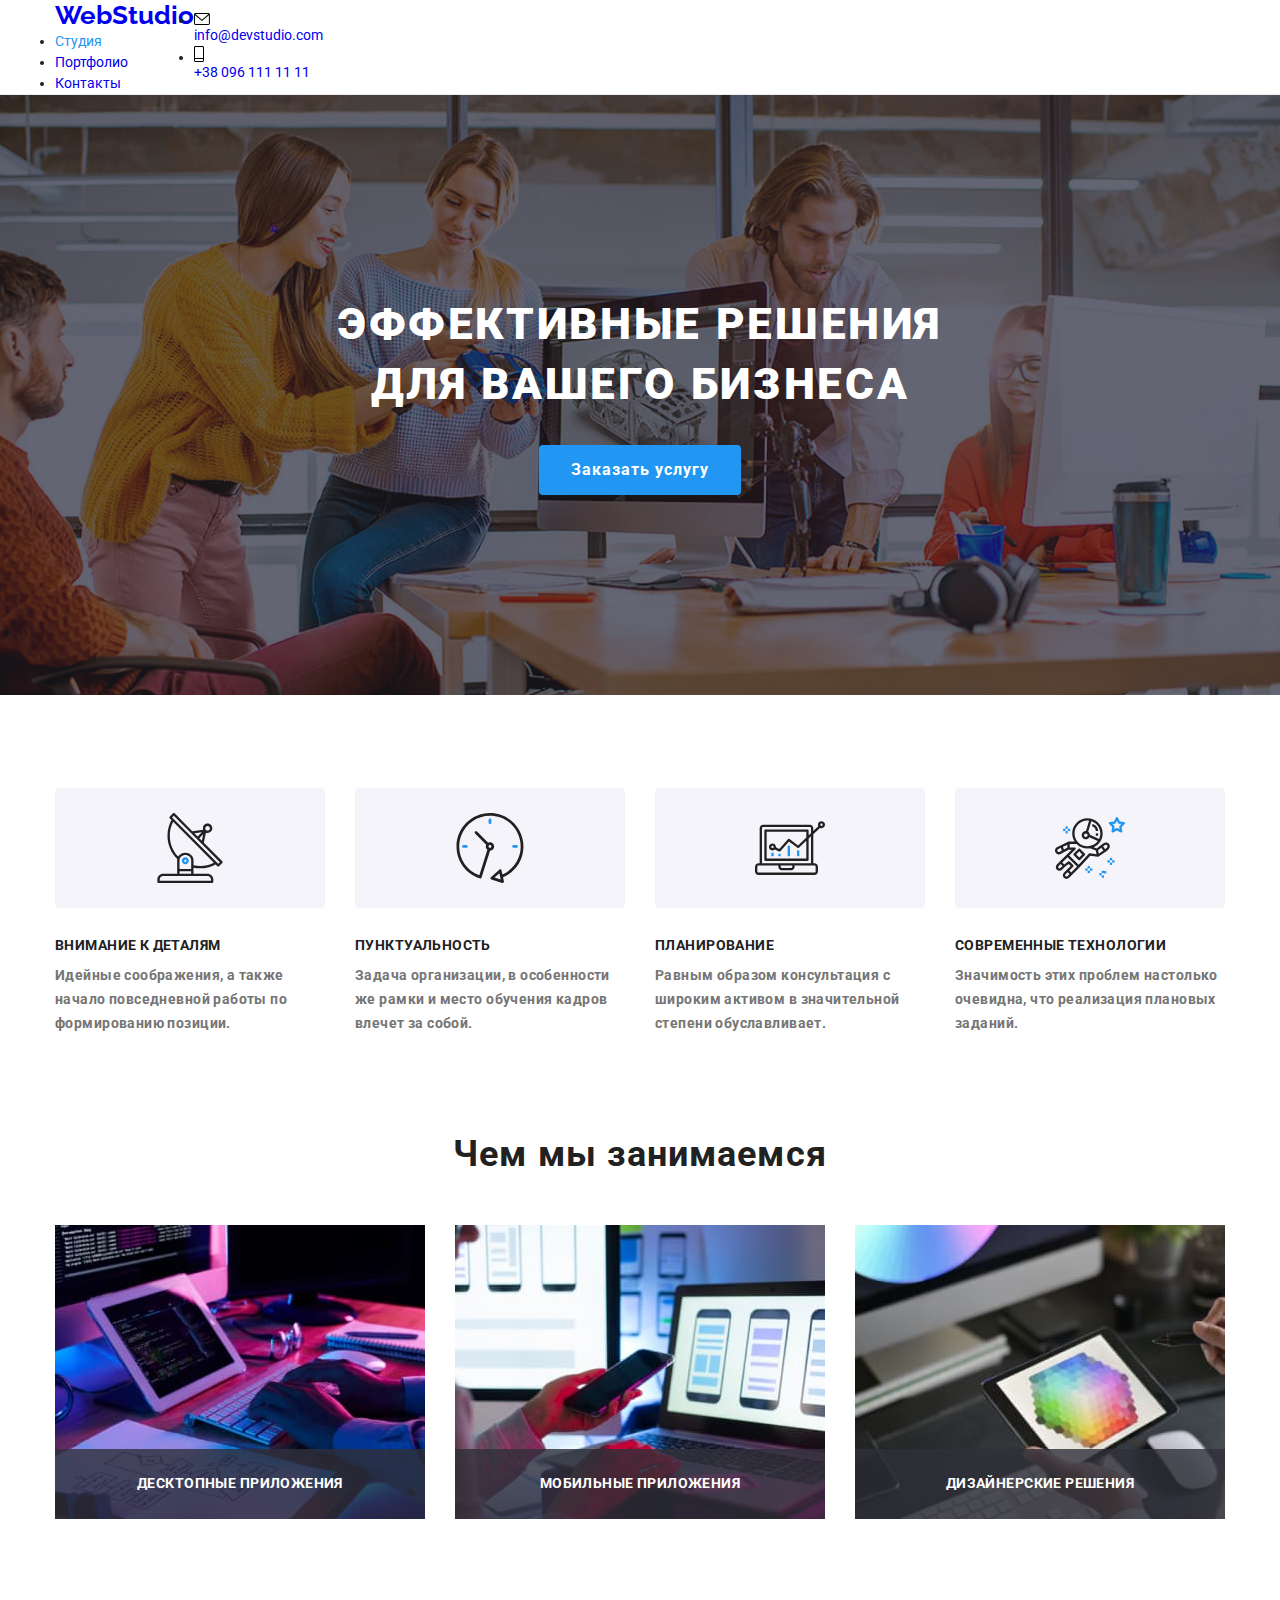
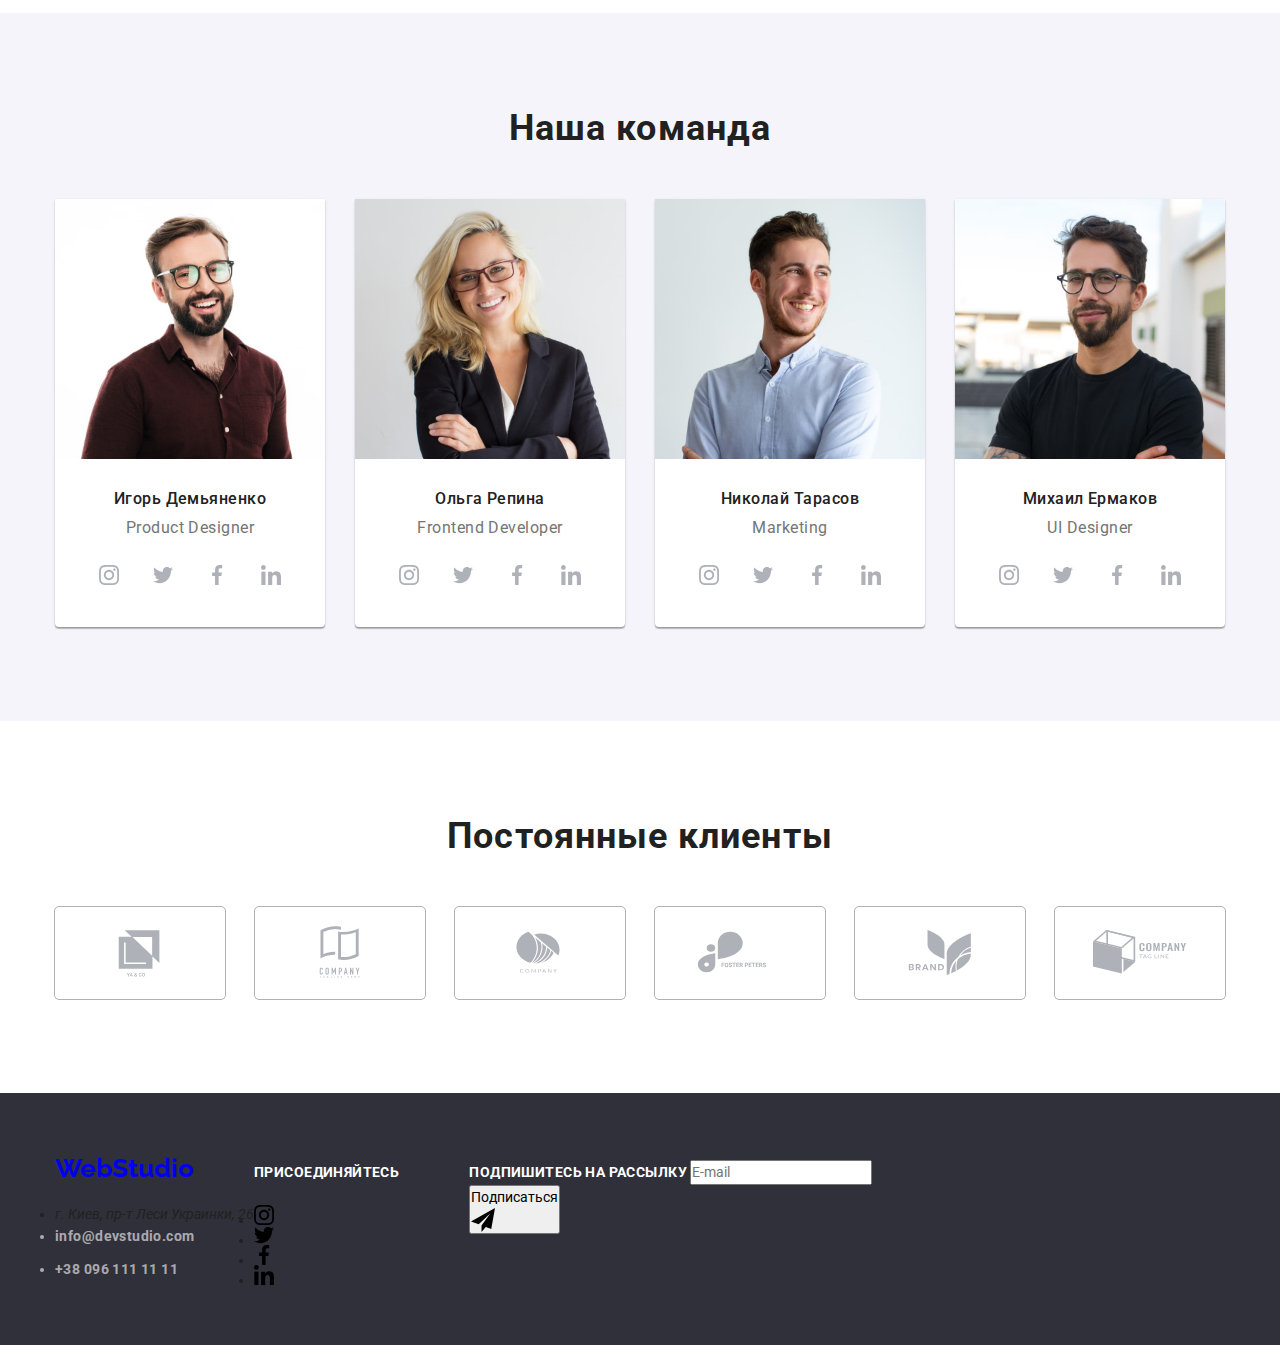
==== commit 3d4bb22a: "Update index.html" ====
--- a/index.html
+++ b/index.html
@@ -19,8 +19,8 @@
       referrerpolicy="no-referrer"
     />
     <link rel="stylesheet" href="./css/reset.css" />
-    <link rel="stylesheet" href="./css/style.css" />
-    <!-- <link rel="stylesheet" href="./css/main.min.css" /> -->
+    <!-- <link rel="stylesheet" href="./css/style.css" /> -->
+    <link rel="stylesheet" href="./css/main.min.css" />
   </head>
   <body>
     <header class="header">
@@ -31,29 +31,36 @@
             >Web<span class="logo-text">Studio</span></a
           >
           <!-- /* ------------navigation------------ */ -->
-          <ul class="navigation-list">
-            <li class="navigation-item">
-              <a href="./index.html" class="navigation link current">Студия</a>
-            </li>
-            <li class="navigation-item">
-              <a href="./portfolio.html" class="navigation link">Портфолио</a>
-            </li>
-            <li class="navigation-item">
-              <a href="#" class="navigation link">Контакты</a>
+          <ul class="nav-list">
+            <li class="nav-list__item">
+              <a href="./index.html" class="nav-list__link link current"
+                >Студия</a
+              >
+            </li>
+            <li class="nav-list__item">
+              <a href="./portfolio.html" class="nav-list__link link"
+                >Портфолио</a
+              >
+            </li>
+            <li class="nav-list__item">
+              <a href="#" class="nav-list__link link">Контакты</a>
             </li>
           </ul>
         </nav>
         <ul class="header-contacts">
-          <li class="header-contacts-item">
-            <a href="mailto:info@devstudio.com" class="header-nav link">
+          <li class="header-contacts__item">
+            <a
+              href="mailto:info@devstudio.com"
+              class="header-contacts__link link"
+            >
               <svg class="contacts-icon" width="16" height="12">
                 <use href="./img/icons.svg#icon-mail"></use>
               </svg>
               info@devstudio.com</a
             >
           </li>
-          <li class="header-contacts-item">
-            <a href="tel:+380961111111" class="header-nav link">
+          <li class="header-contacts__item">
+            <a href="tel:+380961111111" class="header-contacts__link link">
               <svg class="contacts-icon" width="10" height="16">
                 <use href="./img/icons.svg#icon-phone"></use>
               </svg>
@@ -406,21 +413,21 @@
           <a href="./index.html" class="logo" lang="en"
             >Web<span class="logo-footer">Studio</span></a
           >
-          <address class="contacts-list">
+          <address class="address">
             <div class="footer-content">
-              <ul class="footer-content-item">
-                <li class="footer-contacts-address">
+              <ul class="footer-content__list">
+                <li class="footer-contacts__item">
                   г. Киев, пр-т Леси Украинки, 26
                 </li>
-                <li class="footer-contacts-link">
+                <li class="footer-contacts__link">
                   <a
                     href="mailto:info@devstudio.com"
-                    class="footer-contacts-link link"
+                    class="footer-contacts__link link"
                     >info@devstudio.com</a
                   >
                 </li>
-                <li class="footer-contacts-link">
-                  <a href="tel:+380961111111" class="footer-contacts-link link"
+                <li class="footer-contacts__link">
+                  <a href="tel:+380961111111" class="footer-contacts__link link"
                     >+38 096 111 11 11</a
                   >
                 </li>
--- a/css/style.css
+++ b/css/style.css
@@ -102,11 +102,11 @@
 
 /* ------------navigation------------ */
 
-.navigation-list {
-  display: flex;
-}
-
-.navigation {
+.nav-list {
+  display: flex;
+}
+
+.nav-list__link {
   list-style-type: none;
   font-family: "Roboto", sans-serif;
   font-style: normal;
@@ -130,15 +130,15 @@
   text-decoration: none;
 }
 
-.navigation-item {
-  list-style-type: none;
-}
-
-.navigation-item:not(:last-child) {
+.nav-list__item {
+  list-style-type: none;
+}
+
+.nav-list__item:not(:last-child) {
   margin-right: 50px;
 }
 
-.navigation.current::after {
+.nav-list__link.current::after {
   content: "";
   position: absolute;
   width: 100%;
@@ -149,7 +149,7 @@
   bottom: 0;
 }
 
-.header-nav {
+.header-contacts__link {
   font-family: "Roboto", sans-serif;
   font-style: normal;
   font-weight: 500;
@@ -167,12 +167,12 @@
   margin-left: auto;
 }
 
-.header-contacts-item:not(:last-child) {
+.header-contacts__item:not(:last-child) {
   margin-right: 50px;
 }
 
-.header-nav .link:hover,
-.header-nav .link:focus {
+.header-contacts__link .link:hover,
+.header-contacts__link .link:focus {
   color: var(--accent-color);
   text-shadow: 0px 4px 4px rgba(0, 0, 0, 0.25);
   transition: color 250ms cubic-bezier(0.4, 0, 0.2, 1);
@@ -648,11 +648,11 @@
   margin-top: 20px;
 }
 
-.footer-content-item {
-  list-style-type: none;
-}
-
-.footer-contacts-address {
+.footer-content__list {
+  list-style-type: none;
+}
+
+.footer-contacts__item {
   font-style: normal;
   font-weight: 400;
   font-size: 14px;
@@ -662,7 +662,7 @@
   margin-bottom: 9px;
 }
 
-.footer-contacts-link {
+.footer-contacts__link {
   font-style: normal;
   font-size: 14px;
   line-height: 1.71;
@@ -670,7 +670,7 @@
   color: rgba(255, 255, 255, 0.6);
 }
 
-.footer-contacts-link:not(:last-child) {
+.footer-contacts__link:not(:last-child) {
   margin-bottom: 9px;
 }
 
